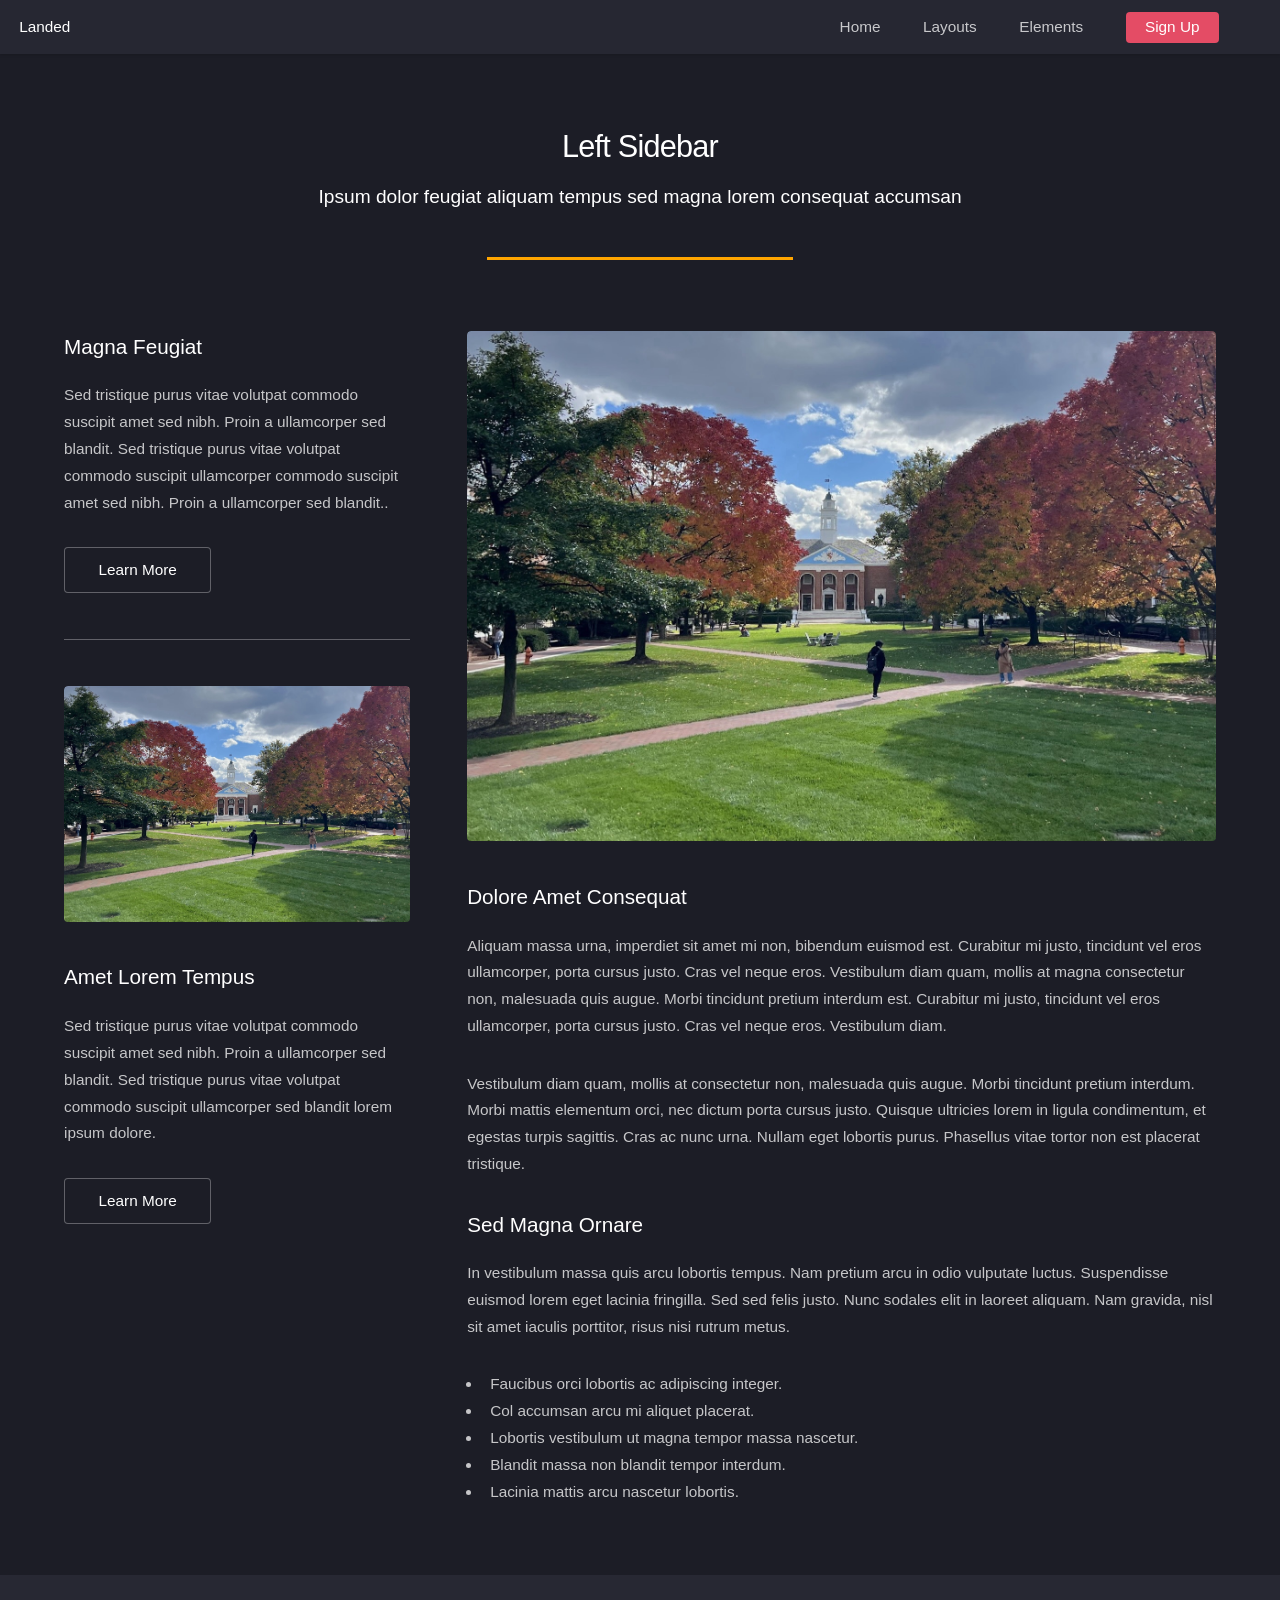
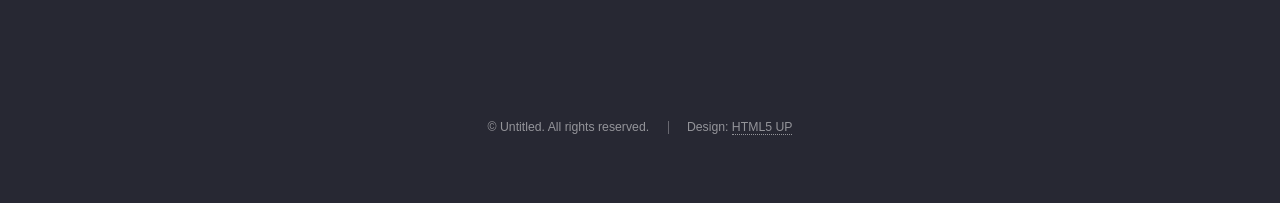
==== education.html @ c3008ba7 "added education page" ====
<!DOCTYPE HTML>
<!--
	Landed by HTML5 UP
	html5up.net | @ajlkn
	Free for personal and commercial use under the CCA 3.0 license (html5up.net/license)
-->
<html>
	<head>
		<title>Left Sidebar - Landed by HTML5 UP</title>
		<meta charset="utf-8" />
		<meta name="viewport" content="width=device-width, initial-scale=1, user-scalable=no" />
		<link rel="stylesheet" href="assets/css/main.css" />
		<noscript><link rel="stylesheet" href="assets/css/noscript.css" /></noscript>
	</head>
	<body class="is-preload">
		<div id="page-wrapper">

			<!-- Header -->
				<header id="header">
					<h1 id="logo"><a href="index.html">Landed</a></h1>
					<nav id="nav">
						<ul>
							<li><a href="index.html">Home</a></li>
							<li>
								<a href="#">Layouts</a>
								<ul>
									<li><a href="left-sidebar.html">Left Sidebar</a></li>
									<li><a href="right-sidebar.html">Right Sidebar</a></li>
									<li><a href="no-sidebar.html">No Sidebar</a></li>
									<li>
										<a href="#">Submenu</a>
										<ul>
											<li><a href="#">Option 1</a></li>
											<li><a href="#">Option 2</a></li>
											<li><a href="#">Option 3</a></li>
											<li><a href="#">Option 4</a></li>
										</ul>
									</li>
								</ul>
							</li>
							<li><a href="elements.html">Elements</a></li>
							<li><a href="#" class="button primary">Sign Up</a></li>
						</ul>
					</nav>
				</header>

			<!-- Main -->
				<div id="main" class="wrapper style1">
					<div class="container">
						<header class="major">
							<h2>Left Sidebar</h2>
							<p>Ipsum dolor feugiat aliquam tempus sed magna lorem consequat accumsan</p>
						</header>
						<div class="row gtr-150">
							<div class="col-4 col-12-medium">

								<!-- Sidebar -->
									<section id="sidebar">
										<section>
											<h3>Magna Feugiat</h3>
											<p>Sed tristique purus vitae volutpat commodo suscipit amet sed nibh. Proin a ullamcorper sed blandit. Sed tristique purus vitae volutpat commodo suscipit ullamcorper commodo suscipit amet sed nibh. Proin a ullamcorper sed blandit..</p>
											<footer>
												<ul class="actions">
													<li><a href="#" class="button">Learn More</a></li>
												</ul>
											</footer>
										</section>
										<hr />
										<section>
											<a href="#" class="image fit"><img src="images/jhu.jpg" alt="" /></a>
											<h3>Amet Lorem Tempus</h3>
											<p>Sed tristique purus vitae volutpat commodo suscipit amet sed nibh. Proin a ullamcorper sed blandit. Sed tristique purus vitae volutpat commodo suscipit ullamcorper sed blandit lorem ipsum dolore.</p>
											<footer>
												<ul class="actions">
													<li><a href="#" class="button">Learn More</a></li>
												</ul>
											</footer>
										</section>
									</section>

							</div>
							<div class="col-8 col-12-medium imp-medium">

								<!-- Content -->
									<section id="content">
										<a href="#" class="image fit"><img src="images/jhu.jpg" alt="" /></a>
										<h3>Dolore Amet Consequat</h3>
										<p>Aliquam massa urna, imperdiet sit amet mi non, bibendum euismod est. Curabitur mi justo, tincidunt vel eros ullamcorper, porta cursus justo. Cras vel neque eros. Vestibulum diam quam, mollis at magna consectetur non, malesuada quis augue. Morbi tincidunt pretium interdum est. Curabitur mi justo, tincidunt vel eros ullamcorper, porta cursus justo. Cras vel neque eros. Vestibulum diam.</p>
										<p>Vestibulum diam quam, mollis at consectetur non, malesuada quis augue. Morbi tincidunt pretium interdum. Morbi mattis elementum orci, nec dictum porta cursus justo. Quisque ultricies lorem in ligula condimentum, et egestas turpis sagittis. Cras ac nunc urna. Nullam eget lobortis purus. Phasellus vitae tortor non est placerat tristique.</p>
										<h3>Sed Magna Ornare</h3>
										<p>In vestibulum massa quis arcu lobortis tempus. Nam pretium arcu in odio vulputate luctus. Suspendisse euismod lorem eget lacinia fringilla. Sed sed felis justo. Nunc sodales elit in laoreet aliquam. Nam gravida, nisl sit amet iaculis porttitor, risus nisi rutrum metus.</p>
										<ul>
											<li>Faucibus orci lobortis ac adipiscing integer.</li>
											<li>Col accumsan arcu mi aliquet placerat.</li>
											<li>Lobortis vestibulum ut magna tempor massa nascetur.</li>
											<li>Blandit massa non blandit tempor interdum.</li>
											<li>Lacinia mattis arcu nascetur lobortis.</li>
										</ul>
									</section>

							</div>
						</div>
					</div>
				</div>

			<!-- Footer -->
				<footer id="footer">
					<ul class="icons">
						<li><a href="#" class="icon brands alt fa-twitter"><span class="label">Twitter</span></a></li>
						<li><a href="#" class="icon brands alt fa-facebook-f"><span class="label">Facebook</span></a></li>
						<li><a href="#" class="icon brands alt fa-linkedin-in"><span class="label">LinkedIn</span></a></li>
						<li><a href="#" class="icon brands alt fa-instagram"><span class="label">Instagram</span></a></li>
						<li><a href="#" class="icon brands alt fa-github"><span class="label">GitHub</span></a></li>
						<li><a href="#" class="icon solid alt fa-envelope"><span class="label">Email</span></a></li>
					</ul>
					<ul class="copyright">
						<li>&copy; Untitled. All rights reserved.</li><li>Design: <a href="http://html5up.net">HTML5 UP</a></li>
					</ul>
				</footer>

		</div>

		<!-- Scripts -->
			<script src="assets/js/jquery.min.js"></script>
			<script src="assets/js/jquery.scrolly.min.js"></script>
			<script src="assets/js/jquery.dropotron.min.js"></script>
			<script src="assets/js/jquery.scrollex.min.js"></script>
			<script src="assets/js/browser.min.js"></script>
			<script src="assets/js/breakpoints.min.js"></script>
			<script src="assets/js/util.js"></script>
			<script src="assets/js/main.js"></script>

	</body>
</html>
---- assets/css/main.css ----
/* Tighter layout for contact icons */
.icon-row-tight {
	display: flex;
	justify-content: center;
	align-items: center;
	gap: 5rem;
}
.icon-row-tight section {
	margin: 0;
	padding: 0;
}
@import url("fontawesome-all.min.css");
@import url("https://fonts.googleapis.com/css?family=Roboto:100,300,100italic,300italic");

/*
	Landed by HTML5 UP
	html5up.net | @ajlkn
	Free for personal and commercial use under the CCA 3.0 license (html5up.net/license)
*/

html, body, div, span, applet, object,
iframe, h1, h2, h3, h4, h5, h6, p, blockquote,
pre, a, abbr, acronym, address, big, cite,
code, del, dfn, em, img, ins, kbd, q, s, samp,
small, strike, strong, sub, sup, tt, var, b,
u, i, center, dl, dt, dd, ol, ul, li, fieldset,
form, label, legend, table, caption, tbody,
tfoot, thead, tr, th, td, article, aside,
canvas, details, embed, figure, figcaption,
footer, header, hgroup, menu, nav, output, ruby,
section, summary, time, mark, audio, video {
	margin: 0;
	padding: 0;
	border: 0;
	font-size: 100%;
	font: inherit;
	vertical-align: baseline;}

article, aside, details, figcaption, figure,
footer, header, hgroup, menu, nav, section {
	display: block;}

body {
	line-height: 1;
}

ol, ul {
	list-style: none;
}

blockquote, q {
	quotes: none;
}

	blockquote:before, blockquote:after, q:before, q:after {
		content: '';
		content: none;
	}

table {
	border-collapse: collapse;
	border-spacing: 0;
}

body {
	-webkit-text-size-adjust: none;
}

mark {
	background-color: transparent;
	color: inherit;
}

input::-moz-focus-inner {
	border: 0;
	padding: 0;
}

input, select, textarea {
	-moz-appearance: none;
	-webkit-appearance: none;
	-ms-appearance: none;
	appearance: none;
}

/* Basic */

	html {
		box-sizing: border-box;
	}

	*, *:before, *:after {
		box-sizing: inherit;
	}

	html, body {
		background: #1c1d26;
	}

	body.is-preload *, body.is-preload *:before, body.is-preload *:after {
		-moz-animation: none !important;
		-webkit-animation: none !important;
		-ms-animation: none !important;
		animation: none !important;
		-moz-transition: none !important;
		-webkit-transition: none !important;
		-ms-transition: none !important;
		transition: none !important;
	}

	body, input, select, textarea {
		color: rgba(255, 255, 255, 0.75);
		font-family: "Roboto", Helvetica, sans-serif;
		font-size: 15pt;
		font-weight: 100;
		line-height: 1.75em;
	}

	a {
		-moz-transition: border-color 0.2s ease-in-out, color 0.2s ease-in-out;
		-webkit-transition: border-color 0.2s ease-in-out, color 0.2s ease-in-out;
		-ms-transition: border-color 0.2s ease-in-out, color 0.2s ease-in-out;
		transition: border-color 0.2s ease-in-out, color 0.2s ease-in-out;
		border-bottom: dotted 1px;
		color: #e44c65;
		text-decoration: none;
	}

		a:hover {
			color: #e44c65 !important;
			border-bottom-color: transparent;
		}

	strong, b {
		color: #ffffff;
		font-weight: 300;
	}

	em, i {
		font-style: italic;
	}

	p {
		margin: 0 0 2em 0;
	}

	h1, h2, h3, h4, h5, h6 {
		color: #ffffff;
		font-weight: 300;
		line-height: 1em;
		margin: 0 0 1em 0;
	}

		h1 a, h2 a, h3 a, h4 a, h5 a, h6 a {
			color: inherit;
			border: 0;
		}

	h2 {
		font-size: 2em;
		line-height: 1.5em;
		letter-spacing: -0.025em;
	}

	h3 {
		font-size: 1.35em;
		line-height: 1.5em;
	}

	h4 {
		font-size: 1.1em;
		line-height: 1.5em;
	}

	h5 {
		font-size: 0.9em;
		line-height: 1.5em;
	}

	h6 {
		font-size: 0.7em;
		line-height: 1.5em;
	}

	sub {
		font-size: 0.8em;
		position: relative;
		top: 0.5em;
	}

	sup {
		font-size: 0.8em;
		position: relative;
		top: -0.5em;
	}

	hr {
		border: 0;
		border-bottom: solid 1px rgba(255, 255, 255, 0.3);
		margin: 3em 0;
	}

		hr.major {
			margin: 4em 0;
		}

	blockquote {
		border-left: solid 4px rgba(255, 255, 255, 0.3);
		font-style: italic;
		margin: 0 0 2em 0;
		padding: 0.5em 0 0.5em 2em;
	}

	code {
		background: rgba(255, 255, 255, 0.075);
		border-radius: 4px;
		font-family: "Courier New", monospace;
		font-size: 0.9em;
		margin: 0 0.25em;
		padding: 0.25em 0.65em;
	}

	pre {
		-webkit-overflow-scrolling: touch;
		font-family: "Courier New", monospace;
		font-size: 0.9em;
		margin: 0 0 2em 0;
	}

		pre code {
			display: block;
			line-height: 1.75em;
			padding: 1em 1.5em;
			overflow-x: auto;
		}

	.align-left {
		text-align: left;
	}

	.align-center {
		text-align: center;
	}

	.align-right {
		text-align: right;
	}

/* Loader */

	@-moz-keyframes spinner-show {
		0% {
			opacity: 0;
		}

		100% {
			opacity: 1;
		}
	}

	@-webkit-keyframes spinner-show {
		0% {
			opacity: 0;
		}

		100% {
			opacity: 1;
		}
	}

	@-ms-keyframes spinner-show {
		0% {
			opacity: 0;
		}

		100% {
			opacity: 1;
		}
	}

	@keyframes spinner-show {
		0% {
			opacity: 0;
		}

		100% {
			opacity: 1;
		}
	}

	@-moz-keyframes spinner-hide {
		0% {
			color: rgba(255, 255, 255, 0.15);
			z-index: 100001;
			-moz-transform: scale(1) rotate(0deg);
			-webkit-transform: scale(1) rotate(0deg);
			-ms-transform: scale(1) rotate(0deg);
			transform: scale(1) rotate(0deg);
		}

		99% {
			color: #1c1d26;
			z-index: 100001;
			-moz-transform: scale(0.5) rotate(360deg);
			-webkit-transform: scale(0.5) rotate(360deg);
			-ms-transform: scale(0.5) rotate(360deg);
			transform: scale(0.5) rotate(360deg);
		}

		100% {
			color: #1c1d26;
			z-index: -1;
			-moz-transform: scale(0.5) rotate(360deg);
			-webkit-transform: scale(0.5) rotate(360deg);
			-ms-transform: scale(0.5) rotate(360deg);
			transform: scale(0.5) rotate(360deg);
		}
	}

	@-webkit-keyframes spinner-hide {
		0% {
			color: rgba(255, 255, 255, 0.15);
			z-index: 100001;
			-moz-transform: scale(1) rotate(0deg);
			-webkit-transform: scale(1) rotate(0deg);
			-ms-transform: scale(1) rotate(0deg);
			transform: scale(1) rotate(0deg);
		}

		99% {
			color: #1c1d26;
			z-index: 100001;
			-moz-transform: scale(0.5) rotate(360deg);
			-webkit-transform: scale(0.5) rotate(360deg);
			-ms-transform: scale(0.5) rotate(360deg);
			transform: scale(0.5) rotate(360deg);
		}

		100% {
			color: #1c1d26;
			z-index: -1;
			-moz-transform: scale(0.5) rotate(360deg);
			-webkit-transform: scale(0.5) rotate(360deg);
			-ms-transform: scale(0.5) rotate(360deg);
			transform: scale(0.5) rotate(360deg);
		}
	}

	@-ms-keyframes spinner-hide {
		0% {
			color: rgba(255, 255, 255, 0.15);
			z-index: 100001;
			-moz-transform: scale(1) rotate(0deg);
			-webkit-transform: scale(1) rotate(0deg);
			-ms-transform: scale(1) rotate(0deg);
			transform: scale(1) rotate(0deg);
		}

		99% {
			color: #1c1d26;
			z-index: 100001;
			-moz-transform: scale(0.5) rotate(360deg);
			-webkit-transform: scale(0.5) rotate(360deg);
			-ms-transform: scale(0.5) rotate(360deg);
			transform: scale(0.5) rotate(360deg);
		}

		100% {
			color: #1c1d26;
			z-index: -1;
			-moz-transform: scale(0.5) rotate(360deg);
			-webkit-transform: scale(0.5) rotate(360deg);
			-ms-transform: scale(0.5) rotate(360deg);
			transform: scale(0.5) rotate(360deg);
		}
	}

	@keyframes spinner-hide {
		0% {
			color: rgba(255, 255, 255, 0.15);
			z-index: 100001;
			-moz-transform: scale(1) rotate(0deg);
			-webkit-transform: scale(1) rotate(0deg);
			-ms-transform: scale(1) rotate(0deg);
			transform: scale(1) rotate(0deg);
		}

		99% {
			color: #1c1d26;
			z-index: 100001;
			-moz-transform: scale(0.5) rotate(360deg);
			-webkit-transform: scale(0.5) rotate(360deg);
			-ms-transform: scale(0.5) rotate(360deg);
			transform: scale(0.5) rotate(360deg);
		}

		100% {
			color: #1c1d26;
			z-index: -1;
			-moz-transform: scale(0.5) rotate(360deg);
			-webkit-transform: scale(0.5) rotate(360deg);
			-ms-transform: scale(0.5) rotate(360deg);
			transform: scale(0.5) rotate(360deg);
		}
	}

	@-moz-keyframes spinner-rotate {
		0% {
			-moz-transform: scale(1) rotate(0deg);
			-webkit-transform: scale(1) rotate(0deg);
			-ms-transform: scale(1) rotate(0deg);
			transform: scale(1) rotate(0deg);
		}

		100% {
			-moz-transform: scale(1) rotate(360deg);
			-webkit-transform: scale(1) rotate(360deg);
			-ms-transform: scale(1) rotate(360deg);
			transform: scale(1) rotate(360deg);
		}
	}

	@-webkit-keyframes spinner-rotate {
		0% {
			-moz-transform: scale(1) rotate(0deg);
			-webkit-transform: scale(1) rotate(0deg);
			-ms-transform: scale(1) rotate(0deg);
			transform: scale(1) rotate(0deg);
		}

		100% {
			-moz-transform: scale(1) rotate(360deg);
			-webkit-transform: scale(1) rotate(360deg);
			-ms-transform: scale(1) rotate(360deg);
			transform: scale(1) rotate(360deg);
		}
	}

	@-ms-keyframes spinner-rotate {
		0% {
			-moz-transform: scale(1) rotate(0deg);
			-webkit-transform: scale(1) rotate(0deg);
			-ms-transform: scale(1) rotate(0deg);
			transform: scale(1) rotate(0deg);
		}

		100% {
			-moz-transform: scale(1) rotate(360deg);
			-webkit-transform: scale(1) rotate(360deg);
			-ms-transform: scale(1) rotate(360deg);
			transform: scale(1) rotate(360deg);
		}
	}

	@keyframes spinner-rotate {
		0% {
			-moz-transform: scale(1) rotate(0deg);
			-webkit-transform: scale(1) rotate(0deg);
			-ms-transform: scale(1) rotate(0deg);
			transform: scale(1) rotate(0deg);
		}

		100% {
			-moz-transform: scale(1) rotate(360deg);
			-webkit-transform: scale(1) rotate(360deg);
			-ms-transform: scale(1) rotate(360deg);
			transform: scale(1) rotate(360deg);
		}
	}

	@-moz-keyframes overlay-hide {
		0% {
			opacity: 1;
			z-index: 100000;
		}

		15% {
			opacity: 1;
			z-index: 100000;
		}

		99% {
			opacity: 0;
			z-index: 100000;
		}

		100% {
			opacity: 0;
			z-index: -1;
		}
	}

	@-webkit-keyframes overlay-hide {
		0% {
			opacity: 1;
			z-index: 100000;
		}

		15% {
			opacity: 1;
			z-index: 100000;
		}

		99% {
			opacity: 0;
			z-index: 100000;
		}

		100% {
			opacity: 0;
			z-index: -1;
		}
	}

	@-ms-keyframes overlay-hide {
		0% {
			opacity: 1;
			z-index: 100000;
		}

		15% {
			opacity: 1;
			z-index: 100000;
		}

		99% {
			opacity: 0;
			z-index: 100000;
		}

		100% {
			opacity: 0;
			z-index: -1;
		}
	}

	@keyframes overlay-hide {
		0% {
			opacity: 1;
			z-index: 100000;
		}

		15% {
			opacity: 1;
			z-index: 100000;
		}

		99% {
			opacity: 0;
			z-index: 100000;
		}

		100% {
			opacity: 0;
			z-index: -1;
		}
	}

	body.landing {
		text-decoration: none;
	}

		body.landing:before {
			-moz-osx-font-smoothing: grayscale;
			-webkit-font-smoothing: antialiased;
			display: inline-block;
			font-style: normal;
			font-variant: normal;
			text-rendering: auto;
			line-height: 1;
			text-transform: none !important;
			font-family: 'Font Awesome 5 Free';
			font-weight: 900;
		}

		body.landing:before {
			-moz-animation: spinner-show 1.5s 1 0.25s ease forwards, spinner-hide 0.25s ease-in-out forwards !important;
			-webkit-animation: spinner-show 1.5s 1 0.25s ease forwards, spinner-hide 0.25s ease-in-out forwards !important;
			-ms-animation: spinner-show 1.5s 1 0.25s ease forwards, spinner-hide 0.25s ease-in-out forwards !important;
			animation: spinner-show 1.5s 1 0.25s ease forwards, spinner-hide 0.25s ease-in-out forwards !important;
			-moz-transform-origin: 50% 50%;
			-webkit-transform-origin: 50% 50%;
			-ms-transform-origin: 50% 50%;
			transform-origin: 50% 50%;
			color: rgba(255, 255, 255, 0.15);
			content: '\f1ce';
			cursor: default;
			display: block;
			font-size: 2em;
			height: 2em;
			left: 50%;
			line-height: 2em;
			margin: -1em 0 0 -1em;
			opacity: 0;
			position: fixed;
			text-align: center;
			top: 50%;
			width: 2em;
			z-index: -1;
		}

		body.landing:after {
			-moz-animation: overlay-hide 1.5s ease-in forwards !important;
			-webkit-animation: overlay-hide 1.5s ease-in forwards !important;
			-ms-animation: overlay-hide 1.5s ease-in forwards !important;
			animation: overlay-hide 1.5s ease-in forwards !important;
			background: #1c1d26;
			content: '';
			display: block;
			height: 100%;
			left: 0;
			opacity: 0;
			position: fixed;
			top: 0;
			width: 100%;
			z-index: -1;
		}

		body.landing.is-preload:before {
			-moz-animation: spinner-show 1.5s 1 0.25s ease forwards, spinner-rotate 0.75s infinite linear !important;
			-webkit-animation: spinner-show 1.5s 1 0.25s ease forwards, spinner-rotate 0.75s infinite linear !important;
			-ms-animation: spinner-show 1.5s 1 0.25s ease forwards, spinner-rotate 0.75s infinite linear !important;
			animation: spinner-show 1.5s 1 0.25s ease forwards, spinner-rotate 0.75s infinite linear !important;
			z-index: 100001;
		}

		body.landing.is-preload:after {
			-moz-animation: none !important;
			-webkit-animation: none !important;
			-ms-animation: none !important;
			animation: none !important;
			opacity: 1;
			z-index: 100000;
		}

	@media (-webkit-min-device-pixel-ratio: 2) {

		body.landing:before {
			line-height: 2.025em;
		}

	}

/* Container */

	.container {
		margin: 0 auto;
		max-width: calc(100% - 4em);
		width: 70em;
	}

		.container.xsmall {
			width: 17.5em;
		}

		.container.small {
			width: 35em;
		}

		.container.medium {
			width: 52.5em;
		}

		.container.large {
			width: 87.5em;
		}

		.container.xlarge {
			width: 105em;
		}

		.container.max {
			width: 100%;
		}

		@media screen and (max-width: 1280px) {

			.container {
				width: 90%;
				max-width: 100%;
			}

		}

		@media screen and (max-width: 980px) {

			.container {
				width: 100% !important;
			}

		}

/* Row */

	.row {
		display: flex;
		flex-wrap: wrap;
		box-sizing: border-box;
		align-items: stretch;
	}

		.row > * {
			box-sizing: border-box;
		}

		.row.gtr-uniform > * > :last-child {
			margin-bottom: 0;
		}

		.row.aln-left {
			justify-content: flex-start;
		}

		.row.aln-center {
			justify-content: center;
		}

		.row.aln-right {
			justify-content: flex-end;
		}

		.row.aln-top {
			align-items: flex-start;
		}

		.row.aln-middle {
			align-items: center;
		}

		.row.aln-bottom {
			align-items: flex-end;
		}

		.row > .imp {
			order: -1;
		}

		.row > .col-1 {
			width: 8.33333%;
		}

		.row > .off-1 {
			margin-left: 8.33333%;
		}

		.row > .col-2 {
			width: 16.66667%;
		}

		.row > .off-2 {
			margin-left: 16.66667%;
		}

		.row > .col-3 {
			width: 25%;
		}

		.row > .off-3 {
			margin-left: 25%;
		}

		.row > .col-4 {
			width: 33.33333%;
		}

		.row > .off-4 {
			margin-left: 33.33333%;
		}

		.row > .col-5 {
			width: 41.66667%;
		}

		.row > .off-5 {
			margin-left: 41.66667%;
		}

		.row > .col-6 {
			width: 50%;
		}

		.row > .off-6 {
			margin-left: 50%;
		}

		.row > .col-7 {
			width: 58.33333%;
		}

		.row > .off-7 {
			margin-left: 58.33333%;
		}

		.row > .col-8 {
			width: 66.66667%;
		}

		.row > .off-8 {
			margin-left: 66.66667%;
		}

		.row > .col-9 {
			width: 75%;
		}

		.row > .off-9 {
			margin-left: 75%;
		}

		.row > .col-10 {
			width: 83.33333%;
		}

		.row > .off-10 {
			margin-left: 83.33333%;
		}

		.row > .col-11 {
			width: 91.66667%;
		}

		.row > .off-11 {
			margin-left: 91.66667%;
		}

		.row > .col-12 {
			width: 100%;
		}

		.row > .off-12 {
			margin-left: 100%;
		}

		.row.gtr-0 {
			margin-top: 0;
			margin-left: 0em;
		}

			.row.gtr-0 > * {
				padding: 0 0 0 0em;
			}

			.row.gtr-0.gtr-uniform {
				margin-top: 0em;
			}

				.row.gtr-0.gtr-uniform > * {
					padding-top: 0em;
				}

		.row.gtr-25 {
			margin-top: 0;
			margin-left: -0.625em;
		}

			.row.gtr-25 > * {
				padding: 0 0 0 0.625em;
			}

			.row.gtr-25.gtr-uniform {
				margin-top: -0.625em;
			}

				.row.gtr-25.gtr-uniform > * {
					padding-top: 0.625em;
				}

		.row.gtr-50 {
			margin-top: 0;
			margin-left: -1.25em;
		}

			.row.gtr-50 > * {
				padding: 0 0 0 1.25em;
			}

			.row.gtr-50.gtr-uniform {
				margin-top: -1.25em;
			}

				.row.gtr-50.gtr-uniform > * {
					padding-top: 1.25em;
				}

		.row {
			margin-top: 0;
			margin-left: -2.5em;
		}

			.row > * {
				padding: 0 0 0 2.5em;
			}

			.row.gtr-uniform {
				margin-top: -1em;
			}

				.row.gtr-uniform > * {
					padding-top: 1em;
				}

		.row.gtr-150 {
			margin-top: 0;
			margin-left: -3.75em;
		}

			.row.gtr-150 > * {
				padding: 0 0 0 3.75em;
			}

			.row.gtr-150.gtr-uniform {
				margin-top: -3.75em;
			}

				.row.gtr-150.gtr-uniform > * {
					padding-top: 3.75em;
				}

		.row.gtr-200 {
			margin-top: 0;
			margin-left: -5em;
		}

			.row.gtr-200 > * {
				padding: 0 0 0 5em;
			}

			.row.gtr-200.gtr-uniform {
				margin-top: -5em;
			}

				.row.gtr-200.gtr-uniform > * {
					padding-top: 5em;
				}

		@media screen and (max-width: 1680px) {

			.row {
				display: flex;
				flex-wrap: wrap;
				box-sizing: border-box;
				align-items: stretch;
			}

				.row > * {
					box-sizing: border-box;
				}

				.row.gtr-uniform > * > :last-child {
					margin-bottom: 0;
				}

				.row.aln-left {
					justify-content: flex-start;
				}

				.row.aln-center {
					justify-content: center;
				}

				.row.aln-right {
					justify-content: flex-end;
				}

				.row.aln-top {
					align-items: flex-start;
				}

				.row.aln-middle {
					align-items: center;
				}

				.row.aln-bottom {
					align-items: flex-end;
				}

				.row > .imp-xlarge {
					order: -1;
				}

				.row > .col-1-xlarge {
					width: 8.33333%;
				}

				.row > .off-1-xlarge {
					margin-left: 8.33333%;
				}

				.row > .col-2-xlarge {
					width: 16.66667%;
				}

				.row > .off-2-xlarge {
					margin-left: 16.66667%;
				}

				.row > .col-3-xlarge {
					width: 25%;
				}

				.row > .off-3-xlarge {
					margin-left: 25%;
				}

				.row > .col-4-xlarge {
					width: 33.33333%;
				}

				.row > .off-4-xlarge {
					margin-left: 33.33333%;
				}

				.row > .col-5-xlarge {
					width: 41.66667%;
				}

				.row > .off-5-xlarge {
					margin-left: 41.66667%;
				}

				.row > .col-6-xlarge {
					width: 50%;
				}

				.row > .off-6-xlarge {
					margin-left: 50%;
				}

				.row > .col-7-xlarge {
					width: 58.33333%;
				}

				.row > .off-7-xlarge {
					margin-left: 58.33333%;
				}

				.row > .col-8-xlarge {
					width: 66.66667%;
				}

				.row > .off-8-xlarge {
					margin-left: 66.66667%;
				}

				.row > .col-9-xlarge {
					width: 75%;
				}

				.row > .off-9-xlarge {
					margin-left: 75%;
				}

				.row > .col-10-xlarge {
					width: 83.33333%;
				}

				.row > .off-10-xlarge {
					margin-left: 83.33333%;
				}

				.row > .col-11-xlarge {
					width: 91.66667%;
				}

				.row > .off-11-xlarge {
					margin-left: 91.66667%;
				}

				.row > .col-12-xlarge {
					width: 100%;
				}

				.row > .off-12-xlarge {
					margin-left: 100%;
				}

				.row.gtr-0 {
					margin-top: 0;
					margin-left: 0em;
				}

					.row.gtr-0 > * {
						padding: 0 0 0 0em;
					}

					.row.gtr-0.gtr-uniform {
						margin-top: 0em;
					}

						.row.gtr-0.gtr-uniform > * {
							padding-top: 0em;
						}

				.row.gtr-25 {
					margin-top: 0;
					margin-left: -0.625em;
				}

					.row.gtr-25 > * {
						padding: 0 0 0 0.625em;
					}

					.row.gtr-25.gtr-uniform {
						margin-top: -0.625em;
					}

						.row.gtr-25.gtr-uniform > * {
							padding-top: 0.625em;
						}

				.row.gtr-50 {
					margin-top: 0;
					margin-left: -1.25em;
				}

					.row.gtr-50 > * {
						padding: 0 0 0 1.25em;
					}

					.row.gtr-50.gtr-uniform {
						margin-top: -1.25em;
					}

						.row.gtr-50.gtr-uniform > * {
							padding-top: 1.25em;
						}

				.row {
					margin-top: 0;
					margin-left: -2.5em;
				}

					.row > * {
						padding: 0 0 0 2.5em;
					}

					.row.gtr-uniform {
						margin-top: -2.5em;
					}

						.row.gtr-uniform > * {
							padding-top: 2.5em;
						}

				.row.gtr-150 {
					margin-top: 0;
					margin-left: -3.75em;
				}

					.row.gtr-150 > * {
						padding: 0 0 0 3.75em;
					}

					.row.gtr-150.gtr-uniform {
						margin-top: -3.75em;
					}

						.row.gtr-150.gtr-uniform > * {
							padding-top: 3.75em;
						}

				.row.gtr-200 {
					margin-top: 0;
					margin-left: -5em;
				}

					.row.gtr-200 > * {
						padding: 0 0 0 5em;
					}

					.row.gtr-200.gtr-uniform {
						margin-top: -5em;
					}

						.row.gtr-200.gtr-uniform > * {
							padding-top: 5em;
						}

		}

		@media screen and (max-width: 1280px) {

			.row {
				display: flex;
				flex-wrap: wrap;
				box-sizing: border-box;
				align-items: stretch;
			}

				.row > * {
					box-sizing: border-box;
				}

				.row.gtr-uniform > * > :last-child {
					margin-bottom: 0;
				}

				.row.aln-left {
					justify-content: flex-start;
				}

				.row.aln-center {
					justify-content: center;
				}

				.row.aln-right {
					justify-content: flex-end;
				}

				.row.aln-top {
					align-items: flex-start;
				}

				.row.aln-middle {
					align-items: center;
				}

				.row.aln-bottom {
					align-items: flex-end;
				}

				.row > .imp-large {
					order: -1;
				}

				.row > .col-1-large {
					width: 8.33333%;
				}

				.row > .off-1-large {
					margin-left: 8.33333%;
				}

				.row > .col-2-large {
					width: 16.66667%;
				}

				.row > .off-2-large {
					margin-left: 16.66667%;
				}

				.row > .col-3-large {
					width: 25%;
				}

				.row > .off-3-large {
					margin-left: 25%;
				}

				.row > .col-4-large {
					width: 33.33333%;
				}

				.row > .off-4-large {
					margin-left: 33.33333%;
				}

				.row > .col-5-large {
					width: 41.66667%;
				}

				.row > .off-5-large {
					margin-left: 41.66667%;
				}

				.row > .col-6-large {
					width: 50%;
				}

				.row > .off-6-large {
					margin-left: 50%;
				}

				.row > .col-7-large {
					width: 58.33333%;
				}

				.row > .off-7-large {
					margin-left: 58.33333%;
				}

				.row > .col-8-large {
					width: 66.66667%;
				}

				.row > .off-8-large {
					margin-left: 66.66667%;
				}

				.row > .col-9-large {
					width: 75%;
				}

				.row > .off-9-large {
					margin-left: 75%;
				}

				.row > .col-10-large {
					width: 83.33333%;
				}

				.row > .off-10-large {
					margin-left: 83.33333%;
				}

				.row > .col-11-large {
					width: 91.66667%;
				}

				.row > .off-11-large {
					margin-left: 91.66667%;
				}

				.row > .col-12-large {
					width: 100%;
				}

				.row > .off-12-large {
					margin-left: 100%;
				}

				.row.gtr-0 {
					margin-top: 0;
					margin-left: 0em;
				}

					.row.gtr-0 > * {
						padding: 0 0 0 0em;
					}

					.row.gtr-0.gtr-uniform {
						margin-top: 0em;
					}

						.row.gtr-0.gtr-uniform > * {
							padding-top: 0em;
						}

				.row.gtr-25 {
					margin-top: 0;
					margin-left: -0.625em;
				}

					.row.gtr-25 > * {
						padding: 0 0 0 0.625em;
					}

					.row.gtr-25.gtr-uniform {
						margin-top: -0.625em;
					}

						.row.gtr-25.gtr-uniform > * {
							padding-top: 0.625em;
						}

				.row.gtr-50 {
					margin-top: 0;
					margin-left: -1.25em;
				}

					.row.gtr-50 > * {
						padding: 0 0 0 1.25em;
					}

					.row.gtr-50.gtr-uniform {
						margin-top: -1.25em;
					}

						.row.gtr-50.gtr-uniform > * {
							padding-top: 1.25em;
						}

				.row {
					margin-top: 0;
					margin-left: -2.5em;
				}

					.row > * {
						padding: 0 0 0 2.5em;
					}

					.row.gtr-uniform {
						margin-top: -2.5em;
					}

						.row.gtr-uniform > * {
							padding-top: 2.5em;
						}

				.row.gtr-150 {
					margin-top: 0;
					margin-left: -3.75em;
				}

					.row.gtr-150 > * {
						padding: 0 0 0 3.75em;
					}

					.row.gtr-150.gtr-uniform {
						margin-top: -3.75em;
					}

						.row.gtr-150.gtr-uniform > * {
							padding-top: 3.75em;
						}

				.row.gtr-200 {
					margin-top: 0;
					margin-left: -5em;
				}

					.row.gtr-200 > * {
						padding: 0 0 0 5em;
					}

					.row.gtr-200.gtr-uniform {
						margin-top: -5em;
					}

						.row.gtr-200.gtr-uniform > * {
							padding-top: 5em;
						}

		}

		@media screen and (max-width: 980px) {

			.row {
				display: flex;
				flex-wrap: wrap;
				box-sizing: border-box;
				align-items: stretch;
			}

				.row > * {
					box-sizing: border-box;
				}

				.row.gtr-uniform > * > :last-child {
					margin-bottom: 0;
				}

				.row.aln-left {
					justify-content: flex-start;
				}

				.row.aln-center {
					justify-content: center;
				}

				.row.aln-right {
					justify-content: flex-end;
				}

				.row.aln-top {
					align-items: flex-start;
				}

				.row.aln-middle {
					align-items: center;
				}

				.row.aln-bottom {
					align-items: flex-end;
				}

				.row > .imp-medium {
					order: -1;
				}

				.row > .col-1-medium {
					width: 8.33333%;
				}

				.row > .off-1-medium {
					margin-left: 8.33333%;
				}

				.row > .col-2-medium {
					width: 16.66667%;
				}

				.row > .off-2-medium {
					margin-left: 16.66667%;
				}

				.row > .col-3-medium {
					width: 25%;
				}

				.row > .off-3-medium {
					margin-left: 25%;
				}

				.row > .col-4-medium {
					width: 33.33333%;
				}

				.row > .off-4-medium {
					margin-left: 33.33333%;
				}

				.row > .col-5-medium {
					width: 41.66667%;
				}

				.row > .off-5-medium {
					margin-left: 41.66667%;
				}

				.row > .col-6-medium {
					width: 50%;
				}

				.row > .off-6-medium {
					margin-left: 50%;
				}

				.row > .col-7-medium {
					width: 58.33333%;
				}

				.row > .off-7-medium {
					margin-left: 58.33333%;
				}

				.row > .col-8-medium {
					width: 66.66667%;
				}

				.row > .off-8-medium {
					margin-left: 66.66667%;
				}

				.row > .col-9-medium {
					width: 75%;
				}

				.row > .off-9-medium {
					margin-left: 75%;
				}

				.row > .col-10-medium {
					width: 83.33333%;
				}

				.row > .off-10-medium {
					margin-left: 83.33333%;
				}

				.row > .col-11-medium {
					width: 91.66667%;
				}

				.row > .off-11-medium {
					margin-left: 91.66667%;
				}

				.row > .col-12-medium {
					width: 100%;
				}

				.row > .off-12-medium {
					margin-left: 100%;
				}

				.row.gtr-0 {
					margin-top: 0;
					margin-left: 0em;
				}

					.row.gtr-0 > * {
						padding: 0 0 0 0em;
					}

					.row.gtr-0.gtr-uniform {
						margin-top: 0em;
					}

						.row.gtr-0.gtr-uniform > * {
							padding-top: 0em;
						}

				.row.gtr-25 {
					margin-top: 0;
					margin-left: -0.625em;
				}

					.row.gtr-25 > * {
						padding: 0 0 0 0.625em;
					}

					.row.gtr-25.gtr-uniform {
						margin-top: -0.625em;
					}

						.row.gtr-25.gtr-uniform > * {
							padding-top: 0.625em;
						}

				.row.gtr-50 {
					margin-top: 0;
					margin-left: -1.25em;
				}

					.row.gtr-50 > * {
						padding: 0 0 0 1.25em;
					}

					.row.gtr-50.gtr-uniform {
						margin-top: -1.25em;
					}

						.row.gtr-50.gtr-uniform > * {
							padding-top: 1.25em;
						}

				.row {
					margin-top: 0;
					margin-left: -2.5em;
				}

					.row > * {
						padding: 0 0 0 2.5em;
					}

					.row.gtr-uniform {
						margin-top: -2.5em;
					}

						.row.gtr-uniform > * {
							padding-top: 2.5em;
						}

				.row.gtr-150 {
					margin-top: 0;
					margin-left: -3.75em;
				}

					.row.gtr-150 > * {
						padding: 0 0 0 3.75em;
					}

					.row.gtr-150.gtr-uniform {
						margin-top: -3.75em;
					}

						.row.gtr-150.gtr-uniform > * {
							padding-top: 3.75em;
						}

				.row.gtr-200 {
					margin-top: 0;
					margin-left: -5em;
				}

					.row.gtr-200 > * {
						padding: 0 0 0 5em;
					}

					.row.gtr-200.gtr-uniform {
						margin-top: -5em;
					}

						.row.gtr-200.gtr-uniform > * {
							padding-top: 5em;
						}

		}

		@media screen and (max-width: 736px) {

			.row {
				display: flex;
				flex-wrap: wrap;
				box-sizing: border-box;
				align-items: stretch;
			}

				.row > * {
					box-sizing: border-box;
				}

				.row.gtr-uniform > * > :last-child {
					margin-bottom: 0;
				}

				.row.aln-left {
					justify-content: flex-start;
				}

				.row.aln-center {
					justify-content: center;
				}

				.row.aln-right {
					justify-content: flex-end;
				}

				.row.aln-top {
					align-items: flex-start;
				}

				.row.aln-middle {
					align-items: center;
				}

				.row.aln-bottom {
					align-items: flex-end;
				}

				.row > .imp-small {
					order: -1;
				}

				.row > .col-1-small {
					width: 8.33333%;
				}

				.row > .off-1-small {
					margin-left: 8.33333%;
				}

				.row > .col-2-small {
					width: 16.66667%;
				}

				.row > .off-2-small {
					margin-left: 16.66667%;
				}

				.row > .col-3-small {
					width: 25%;
				}

				.row > .off-3-small {
					margin-left: 25%;
				}

				.row > .col-4-small {
					width: 33.33333%;
				}

				.row > .off-4-small {
					margin-left: 33.33333%;
				}

				.row > .col-5-small {
					width: 41.66667%;
				}

				.row > .off-5-small {
					margin-left: 41.66667%;
				}

				.row > .col-6-small {
					width: 50%;
				}

				.row > .off-6-small {
					margin-left: 50%;
				}

				.row > .col-7-small {
					width: 58.33333%;
				}

				.row > .off-7-small {
					margin-left: 58.33333%;
				}

				.row > .col-8-small {
					width: 66.66667%;
				}

				.row > .off-8-small {
					margin-left: 66.66667%;
				}

				.row > .col-9-small {
					width: 75%;
				}

				.row > .off-9-small {
					margin-left: 75%;
				}

				.row > .col-10-small {
					width: 83.33333%;
				}

				.row > .off-10-small {
					margin-left: 83.33333%;
				}

				.row > .col-11-small {
					width: 91.66667%;
				}

				.row > .off-11-small {
					margin-left: 91.66667%;
				}

				.row > .col-12-small {
					width: 100%;
				}

				.row > .off-12-small {
					margin-left: 100%;
				}

				.row.gtr-0 {
					margin-top: 0;
					margin-left: 0em;
				}

					.row.gtr-0 > * {
						padding: 0 0 0 0em;
					}

					.row.gtr-0.gtr-uniform {
						margin-top: 0em;
					}

						.row.gtr-0.gtr-uniform > * {
							padding-top: 0em;
						}

				.row.gtr-25 {
					margin-top: 0;
					margin-left: -0.625em;
				}

					.row.gtr-25 > * {
						padding: 0 0 0 0.625em;
					}

					.row.gtr-25.gtr-uniform {
						margin-top: -0.625em;
					}

						.row.gtr-25.gtr-uniform > * {
							padding-top: 0.625em;
						}

				.row.gtr-50 {
					margin-top: 0;
					margin-left: -1.25em;
				}

					.row.gtr-50 > * {
						padding: 0 0 0 1.25em;
					}

					.row.gtr-50.gtr-uniform {
						margin-top: -1.25em;
					}

						.row.gtr-50.gtr-uniform > * {
							padding-top: 1.25em;
						}

				.row {
					margin-top: 0;
					margin-left: -2.5em;
				}

					.row > * {
						padding: 0 0 0 2.5em;
					}

					.row.gtr-uniform {
						margin-top: -2.5em;
					}

						.row.gtr-uniform > * {
							padding-top: 2.5em;
						}

				.row.gtr-150 {
					margin-top: 0;
					margin-left: -3.75em;
				}

					.row.gtr-150 > * {
						padding: 0 0 0 3.75em;
					}

					.row.gtr-150.gtr-uniform {
						margin-top: -3.75em;
					}

						.row.gtr-150.gtr-uniform > * {
							padding-top: 3.75em;
						}

				.row.gtr-200 {
					margin-top: 0;
					margin-left: -5em;
				}

					.row.gtr-200 > * {
						padding: 0 0 0 5em;
					}

					.row.gtr-200.gtr-uniform {
						margin-top: -5em;
					}

						.row.gtr-200.gtr-uniform > * {
							padding-top: 5em;
						}

		}

		@media screen and (max-width: 480px) {

			.row {
				display: flex;
				flex-wrap: wrap;
				box-sizing: border-box;
				align-items: stretch;
			}

				.row > * {
					box-sizing: border-box;
				}

				.row.gtr-uniform > * > :last-child {
					margin-bottom: 0;
				}

				.row.aln-left {
					justify-content: flex-start;
				}

				.row.aln-center {
					justify-content: center;
				}

				.row.aln-right {
					justify-content: flex-end;
				}

				.row.aln-top {
					align-items: flex-start;
				}

				.row.aln-middle {
					align-items: center;
				}

				.row.aln-bottom {
					align-items: flex-end;
				}

				.row > .imp-xsmall {
					order: -1;
				}

				.row > .col-1-xsmall {
					width: 8.33333%;
				}

				.row > .off-1-xsmall {
					margin-left: 8.33333%;
				}

				.row > .col-2-xsmall {
					width: 16.66667%;
				}

				.row > .off-2-xsmall {
					margin-left: 16.66667%;
				}

				.row > .col-3-xsmall {
					width: 25%;
				}

				.row > .off-3-xsmall {
					margin-left: 25%;
				}

				.row > .col-4-xsmall {
					width: 33.33333%;
				}

				.row > .off-4-xsmall {
					margin-left: 33.33333%;
				}

				.row > .col-5-xsmall {
					width: 41.66667%;
				}

				.row > .off-5-xsmall {
					margin-left: 41.66667%;
				}

				.row > .col-6-xsmall {
					width: 50%;
				}

				.row > .off-6-xsmall {
					margin-left: 50%;
				}

				.row > .col-7-xsmall {
					width: 58.33333%;
				}

				.row > .off-7-xsmall {
					margin-left: 58.33333%;
				}

				.row > .col-8-xsmall {
					width: 66.66667%;
				}

				.row > .off-8-xsmall {
					margin-left: 66.66667%;
				}

				.row > .col-9-xsmall {
					width: 75%;
				}

				.row > .off-9-xsmall {
					margin-left: 75%;
				}

				.row > .col-10-xsmall {
					width: 83.33333%;
				}

				.row > .off-10-xsmall {
					margin-left: 83.33333%;
				}

				.row > .col-11-xsmall {
					width: 91.66667%;
				}

				.row > .off-11-xsmall {
					margin-left: 91.66667%;
				}

				.row > .col-12-xsmall {
					width: 100%;
				}

				.row > .off-12-xsmall {
					margin-left: 100%;
				}

				.row.gtr-0 {
					margin-top: 0;
					margin-left: 0em;
				}

					.row.gtr-0 > * {
						padding: 0 0 0 0em;
					}

					.row.gtr-0.gtr-uniform {
						margin-top: 0em;
					}

						.row.gtr-0.gtr-uniform > * {
							padding-top: 0em;
						}

				.row.gtr-25 {
					margin-top: 0;
					margin-left: -0.625em;
				}

					.row.gtr-25 > * {
						padding: 0 0 0 0.625em;
					}

					.row.gtr-25.gtr-uniform {
						margin-top: -0.625em;
					}

						.row.gtr-25.gtr-uniform > * {
							padding-top: 0.625em;
						}

				.row.gtr-50 {
					margin-top: 0;
					margin-left: -1.25em;
				}

					.row.gtr-50 > * {
						padding: 0 0 0 1.25em;
					}

					.row.gtr-50.gtr-uniform {
						margin-top: -1.25em;
					}

						.row.gtr-50.gtr-uniform > * {
							padding-top: 1.25em;
						}

				.row {
					margin-top: 0;
					margin-left: -2.5em;
				}

					.row > * {
						padding: 0 0 0 2.5em;
					}

					.row.gtr-uniform {
						margin-top: -2.5em;
					}

						.row.gtr-uniform > * {
							padding-top: 2.5em;
						}

				.row.gtr-150 {
					margin-top: 0;
					margin-left: -3.75em;
				}

					.row.gtr-150 > * {
						padding: 0 0 0 3.75em;
					}

					.row.gtr-150.gtr-uniform {
						margin-top: -3.75em;
					}

						.row.gtr-150.gtr-uniform > * {
							padding-top: 3.75em;
						}

				.row.gtr-200 {
					margin-top: 0;
					margin-left: -5em;
				}

					.row.gtr-200 > * {
						padding: 0 0 0 5em;
					}

					.row.gtr-200.gtr-uniform {
						margin-top: -5em;
					}

						.row.gtr-200.gtr-uniform > * {
							padding-top: 5em;
						}

		}

/* Section/Article */

	section.special, article.special {
		text-align: center;
	}

	header p {
		color: #ffffff;
		position: relative;
		margin: 0 0 1.5em 0;
	}

	header h2 + p {
		font-size: 1.25em;
		margin-top: -1em;
		line-height: 1.75em;
	}

	header h3 + p {
		font-size: 1.1em;
		margin-top: -0.8em;
		line-height: 1.75em;
	}

	header h4 + p,
	header h5 + p,
	header h6 + p {
		font-size: 0.9em;
		margin-top: -0.6em;
		line-height: 1.5em;
	}

	header.major {
		margin: 0 0 4em 0;
		position: relative;
		text-align: center;
	}

		header.major:after {
			background: orange;
			content: '';
			display: inline-block;
			height: 0.2em;
			max-width: 20em;
			width: 75%;
		}

	footer.major {
		margin: 4em 0 0 0;
	}

/* Form */

	form {
		margin: 0 0 2em 0;
	}

		form.cta {
			max-width: 35em;
			margin-left: auto;
			margin-right: auto;
		}

	label {
		color: #ffffff;
		display: block;
		font-size: 0.9em;
		font-weight: 300;
		margin: 0 0 1em 0;
	}

	input[type="text"],
	input[type="password"],
	input[type="email"],
	select,
	textarea {
		-moz-appearance: none;
		-webkit-appearance: none;
		-ms-appearance: none;
		appearance: none;
		-moz-transition: border-color 0.2s ease-in-out;
		-webkit-transition: border-color 0.2s ease-in-out;
		-ms-transition: border-color 0.2s ease-in-out;
		transition: border-color 0.2s ease-in-out;
		background: transparent;
		border-radius: 4px;
		border: solid 1px rgba(255, 255, 255, 0.3);
		color: inherit;
		display: block;
		outline: 0;
		padding: 0 1em;
		text-decoration: none;
		width: 100%;
	}

		input[type="text"]:invalid,
		input[type="password"]:invalid,
		input[type="email"]:invalid,
		select:invalid,
		textarea:invalid {
			box-shadow: none;
		}

		input[type="text"]:focus,
		input[type="password"]:focus,
		input[type="email"]:focus,
		select:focus,
		textarea:focus {
			border-color: #e44c65;
		}

	select {
		background-image: url("data:image/svg+xml;charset=utf8,%3Csvg xmlns='http://www.w3.org/2000/svg' width='40' height='40' preserveAspectRatio='none' viewBox='0 0 40 40'%3E%3Cpath d='M9.4,12.3l10.4,10.4l10.4-10.4c0.2-0.2,0.5-0.4,0.9-0.4c0.3,0,0.6,0.1,0.9,0.4l3.3,3.3c0.2,0.2,0.4,0.5,0.4,0.9 c0,0.4-0.1,0.6-0.4,0.9L20.7,31.9c-0.2,0.2-0.5,0.4-0.9,0.4c-0.3,0-0.6-0.1-0.9-0.4L4.3,17.3c-0.2-0.2-0.4-0.5-0.4-0.9 c0-0.4,0.1-0.6,0.4-0.9l3.3-3.3c0.2-0.2,0.5-0.4,0.9-0.4S9.1,12.1,9.4,12.3z' fill='rgba(255, 255, 255, 0.3)' /%3E%3C/svg%3E");
		background-size: 1.25rem;
		background-repeat: no-repeat;
		background-position: calc(100% - 1rem) center;
		height: 3em;
		padding-right: 3em;
		text-overflow: ellipsis;
	}

		select option {
			color: #ffffff;
			background: #1c1d26;
		}

		select:focus::-ms-value {
			background-color: transparent;
		}

		select::-ms-expand {
			display: none;
		}

	input[type="text"],
	input[type="password"],
	input[type="email"],
	select {
		height: 3em;
	}

	textarea {
		padding: 0.75em 1em;
	}

	input[type="checkbox"],
	input[type="radio"] {
		-moz-appearance: none;
		-webkit-appearance: none;
		-ms-appearance: none;
		appearance: none;
		display: block;
		float: left;
		margin-right: -2em;
		opacity: 0;
		width: 1em;
		z-index: -1;
	}

		input[type="checkbox"] + label,
		input[type="radio"] + label {
			text-decoration: none;
			color: rgba(255, 255, 255, 0.75);
			cursor: pointer;
			display: inline-block;
			font-size: 1em;
			font-weight: 100;
			padding-left: 2.55em;
			padding-right: 0.75em;
			position: relative;
		}

			input[type="checkbox"] + label:before,
			input[type="radio"] + label:before {
				-moz-osx-font-smoothing: grayscale;
				-webkit-font-smoothing: antialiased;
				display: inline-block;
				font-style: normal;
				font-variant: normal;
				text-rendering: auto;
				line-height: 1;
				text-transform: none !important;
				font-family: 'Font Awesome 5 Free';
				font-weight: 900;
			}

			input[type="checkbox"] + label:before,
			input[type="radio"] + label:before {
				border-radius: 4px;
				border: solid 1px rgba(255, 255, 255, 0.3);
				content: '';
				display: inline-block;
				font-size: 0.8em;
				height: 2.25em;
				left: 0;
				line-height: 2.25em;
				position: absolute;
				text-align: center;
				top: 0;
				width: 2.25em;
			}

		input[type="checkbox"]:checked + label:before,
		input[type="radio"]:checked + label:before {
			background: rgba(255, 255, 255, 0.25);
			color: #ffffff;
			content: '\f00c';
		}

		input[type="checkbox"]:focus + label:before,
		input[type="radio"]:focus + label:before {
			border-color: #e44c65;
		}

	input[type="checkbox"] + label:before {
		border-radius: 4px;
	}

	input[type="radio"] + label:before {
		border-radius: 100%;
	}

	::-webkit-input-placeholder {
		color: rgba(255, 255, 255, 0.5) !important;
		opacity: 1.0;
	}

	:-moz-placeholder {
		color: rgba(255, 255, 255, 0.5) !important;
		opacity: 1.0;
	}

	::-moz-placeholder {
		color: rgba(255, 255, 255, 0.5) !important;
		opacity: 1.0;
	}

	:-ms-input-placeholder {
		color: rgba(255, 255, 255, 0.5) !important;
		opacity: 1.0;
	}

/* Box */

	.box {
		border-radius: 4px;
		border: solid 1px rgba(255, 255, 255, 0.3);
		margin-bottom: 2em;
		padding: 1.5em;
	}

		.box > :last-child,
		.box > :last-child > :last-child,
		.box > :last-child > :last-child > :last-child {
			margin-bottom: 0;
		}

		.box.alt {
			border: 0;
			border-radius: 0;
			padding: 0;
		}

		/* Remove underline from icon links in .box.alt */
		.box.alt a,
		.box.alt a img {
			border-bottom: none;
		}

/* Icon */

	.icon {
		text-decoration: none;
		border-bottom: none;
		position: relative;
	}

		.icon:before {
			-moz-osx-font-smoothing: grayscale;
			-webkit-font-smoothing: antialiased;
			display: inline-block;
			font-style: normal;
			font-variant: normal;
			text-rendering: auto;
			line-height: 1;
			text-transform: none !important;
			font-family: 'Font Awesome 5 Free';
			font-weight: 400;
		}

		.icon > .label {
			display: none;
		}

		.icon:before {
			line-height: inherit;
		}

		.icon.solid:before {
			font-weight: 900 !important;
		}

		.icon.brands:before {
			font-family: 'Font Awesome 5 Brands' !important;
		}

		.icon.alt {
			text-decoration: none;
		}

			.icon.alt:before {
				-moz-osx-font-smoothing: grayscale;
				-webkit-font-smoothing: antialiased;
				display: inline-block;
				font-style: normal;
				font-variant: normal;
				text-rendering: auto;
				line-height: 1;
				text-transform: none !important;
				font-family: 'Font Awesome 5 Free';
				font-weight: 400;
			}

			.icon.alt:before {
				color: #1c1d26 !important;
				text-shadow: 1px 0 0 #ffffff, -1px 0 0 #ffffff, 0 1px 0 #ffffff, 0 -1px 0 #ffffff;
			}

		.icon.major {
			background: #272833;
			border-radius: 100%;
			cursor: default;
			display: inline-block;
			height: 6em;
			line-height: 5.65em;
			margin: 0 0 2em 0;
			text-align: center;
			width: 6em;
		}

			.icon.major:before {
				font-size: 2.25em;
			}

			.icon.major.alt {
				text-decoration: none;
			}

				.icon.major.alt:before {
					-moz-osx-font-smoothing: grayscale;
					-webkit-font-smoothing: antialiased;
					display: inline-block;
					font-style: normal;
					font-variant: normal;
					text-rendering: auto;
					line-height: 1;
					text-transform: none !important;
					font-family: 'Font Awesome 5 Free';
					font-weight: 400;
				}

				.icon.major.alt:before {
					color: #272833 !important;
					text-shadow: 1px 0 0 #ffffff, -1px 0 0 #ffffff, 0 1px 0 #ffffff, 0 -1px 0 #ffffff;
				}

/* Image */

	.image {
		border-radius: 4px;
		border: 0;
		display: inline-block;
		position: relative;
		overflow: hidden;
	}


		.image img {
			border-radius: 4px;
			object-fit: cover;
			width: 100%;
			height: 100%;
			display: relative;
		}

		.image.left {
			float: left;
			margin: 0 1.5em 1em 0;
			top: 0.25em;
		}

		.image.right {
			float: right;
			margin: 0 0 1em 1.5em;
			top: 0.25em;
		}

		.image.left, .image.right {
			max-width: 40%;
		}

			.image.left img, .image.right img {
				width: 100%;
			}

		.image.fit {
			display: block;
			margin: 0 0 2em 0;
			width: 100%;
		}

			.image.fit img {
				width: 100%;
			}

/* List */

	ol {
		list-style: decimal;
		margin: 0 0 2em 0;
		padding-left: 1.25em;
	}

		ol li {
			padding-left: 0.25em;
		}

	ul {
		list-style: disc;
		margin: 0 0 2em 0;
		padding-left: 1em;
	}

		ul li {
			padding-left: 0.5em;
		}

		ul.alt {
			list-style: none;
			padding-left: 0;
		}

			ul.alt li {
				border-top: solid 1px rgba(255, 255, 255, 0.3);
				padding: 0.5em 0;
			}

				ul.alt li:first-child {
					border-top: 0;
					padding-top: 0;
				}

	dl {
		margin: 0 0 2em 0;
	}

/* Icons */

	ul.icons {
		cursor: default;
		list-style: none;
		padding-left: 0;
	}

		ul.icons li {
			display: inline-block;
			height: 2.5em;
			line-height: 2.5em;
			padding: 0 0.5em;
		}

			ul.icons li .icon {
				font-size: 0.8em;
			}

				ul.icons li .icon:before {
					font-size: 2em;
				}

/* Actions */

	ul.actions {
		display: -moz-flex;
		display: -webkit-flex;
		display: -ms-flex;
		display: flex;
		cursor: default;
		list-style: none;
		margin-left: -1em;
		padding-left: 0;
	}

		ul.actions li {
			padding: 0 0 0 1em;
			vertical-align: middle;
		}

		ul.actions.special {
			-moz-justify-content: center;
			-webkit-justify-content: center;
			-ms-justify-content: center;
			justify-content: center;
			width: 100%;
			margin-left: 0;
		}

			ul.actions.special li:first-child {
				padding-left: 0;
			}

		ul.actions.stacked {
			-moz-flex-direction: column;
			-webkit-flex-direction: column;
			-ms-flex-direction: column;
			flex-direction: column;
			margin-left: 0;
		}

			ul.actions.stacked li {
				padding: 1.3em 0 0 0;
			}

				ul.actions.stacked li:first-child {
					padding-top: 0;
				}

		ul.actions.fit {
			width: calc(100% + 1em);
		}

			ul.actions.fit li {
				-moz-flex-grow: 1;
				-webkit-flex-grow: 1;
				-ms-flex-grow: 1;
				flex-grow: 1;
				-moz-flex-shrink: 1;
				-webkit-flex-shrink: 1;
				-ms-flex-shrink: 1;
				flex-shrink: 1;
				width: 100%;
			}

				ul.actions.fit li > * {
					width: 100%;
				}

			ul.actions.fit.stacked {
				width: 100%;
			}

		@media screen and (max-width: 480px) {

			ul.actions:not(.fixed) {
				-moz-flex-direction: column;
				-webkit-flex-direction: column;
				-ms-flex-direction: column;
				flex-direction: column;
				margin-left: 0;
				width: 100% !important;
			}

				ul.actions:not(.fixed) li {
					-moz-flex-grow: 1;
					-webkit-flex-grow: 1;
					-ms-flex-grow: 1;
					flex-grow: 1;
					-moz-flex-shrink: 1;
					-webkit-flex-shrink: 1;
					-ms-flex-shrink: 1;
					flex-shrink: 1;
					padding: 1em 0 0 0;
					text-align: center;
					width: 100%;
				}

					ul.actions:not(.fixed) li > * {
						width: 100%;
					}

					ul.actions:not(.fixed) li:first-child {
						padding-top: 0;
					}

					ul.actions:not(.fixed) li input[type="submit"],
					ul.actions:not(.fixed) li input[type="reset"],
					ul.actions:not(.fixed) li input[type="button"],
					ul.actions:not(.fixed) li button,
					ul.actions:not(.fixed) li .button {
						width: 100%;
					}

						ul.actions:not(.fixed) li input[type="submit"].icon:before,
						ul.actions:not(.fixed) li input[type="reset"].icon:before,
						ul.actions:not(.fixed) li input[type="button"].icon:before,
						ul.actions:not(.fixed) li button.icon:before,
						ul.actions:not(.fixed) li .button.icon:before {
							margin-left: -0.5em;
						}

		}

/* Table */

	.table-wrapper {
		-webkit-overflow-scrolling: touch;
		overflow-x: auto;
	}

	table {
		margin: 0 0 2em 0;
		width: 100%;
	}

		table tbody tr {
			border: solid 1px rgba(255, 255, 255, 0.3);
			border-left: 0;
			border-right: 0;
		}

			table tbody tr:nth-child(2n + 1) {
				background-color: rgba(255, 255, 255, 0.075);
			}

		table td {
			padding: 0.75em 0.75em;
		}

		table th {
			color: #ffffff;
			font-size: 0.9em;
			font-weight: 300;
			padding: 0 0.75em 0.75em 0.75em;
			text-align: left;
		}

		table thead {
			border-bottom: solid 1px rgba(255, 255, 255, 0.3);
		}

		table tfoot {
			border-top: solid 1px rgba(255, 255, 255, 0.3);
		}

		table.alt {
			border-collapse: separate;
		}

			table.alt tbody tr td {
				border: solid 1px rgba(255, 255, 255, 0.3);
				border-left-width: 0;
				border-top-width: 0;
			}

				table.alt tbody tr td:first-child {
					border-left-width: 1px;
				}

			table.alt tbody tr:first-child td {
				border-top-width: 1px;
			}

			table.alt thead {
				border-bottom: 0;
			}

			table.alt tfoot {
				border-top: 0;
			}

/* Button */

	input[type="submit"],
	input[type="reset"],
	input[type="button"],
	.button {
		-moz-appearance: none;
		-webkit-appearance: none;
		-ms-appearance: none;
		appearance: none;
		-moz-transition: background-color 0.2s ease-in-out, color 0.2s ease-in-out, box-shadow 0.2s ease-in-out;
		-webkit-transition: background-color 0.2s ease-in-out, color 0.2s ease-in-out, box-shadow 0.2s ease-in-out;
		-ms-transition: background-color 0.2s ease-in-out, color 0.2s ease-in-out, box-shadow 0.2s ease-in-out;
		transition: background-color 0.2s ease-in-out, color 0.2s ease-in-out, box-shadow 0.2s ease-in-out;
		background-color: transparent;
		border-radius: 4px;
		border: 0;
		box-shadow: inset 0 0 0 1px rgba(255, 255, 255, 0.3);
		color: #ffffff !important;
		cursor: pointer;
		display: inline-block;
		font-weight: 300;
		height: 3em;
		line-height: 3em;
		padding: 0 2.25em;
		text-align: center;
		text-decoration: none;
		white-space: nowrap;
	}

		input[type="submit"]:hover, input[type="submit"]:active,
		input[type="reset"]:hover,
		input[type="reset"]:active,
		input[type="button"]:hover,
		input[type="button"]:active,
		.button:hover,
		.button:active {
			box-shadow: inset 0 0 0 1px #e44c65;
			color: #e44c65 !important;
		}

		input[type="submit"]:active,
		input[type="reset"]:active,
		input[type="button"]:active,
		.button:active {
			background-color: rgba(228, 76, 101, 0.15);
		}

		input[type="submit"].icon:before,
		input[type="reset"].icon:before,
		input[type="button"].icon:before,
		.button.icon:before {
			margin-right: 0.5em;
		}

		input[type="submit"].fit,
		input[type="reset"].fit,
		input[type="button"].fit,
		.button.fit {
			width: 100%;
		}

		input[type="submit"].small,
		input[type="reset"].small,
		input[type="button"].small,
		.button.small {
			font-size: 0.8em;
		}

		input[type="submit"].large,
		input[type="reset"].large,
		input[type="button"].large,
		.button.large {
			font-size: 1.35em;
		}

		input[type="submit"].primary,
		input[type="reset"].primary,
		input[type="button"].primary,
		.button.primary {
			background-color: #e44c65;
			box-shadow: none;
			color: #ffffff !important;
		}

			input[type="submit"].primary:hover,
			input[type="reset"].primary:hover,
			input[type="button"].primary:hover,
			.button.primary:hover {
				background-color: #e76278;
			}

			input[type="submit"].primary:active,
			input[type="reset"].primary:active,
			input[type="button"].primary:active,
			.button.primary:active {
				background-color: #e13652;
			}

		input[type="submit"].disabled, input[type="submit"]:disabled,
		input[type="reset"].disabled,
		input[type="reset"]:disabled,
		input[type="button"].disabled,
		input[type="button"]:disabled,
		.button.disabled,
		.button:disabled {
			background-color: rgba(255, 255, 255, 0.3) !important;
			box-shadow: none !important;
			color: #ffffff !important;
			cursor: default;
			opacity: 0.25;
		}

/* Goto Next */

	.goto-next {
		border: 0;
		bottom: 0;
		display: block;
		height: 5em;
		left: 50%;
		margin: 0 0 0 -5em;
		overflow: hidden;
		position: absolute;
		text-indent: 10em;
		white-space: nowrap;
		width: 10em;
		z-index: 1;
	}

		.goto-next:before {
			background-image: url("images/arrow.svg");
			background-position: center center;
			background-repeat: no-repeat;
			background-size: contain;
			content: '';
			display: block;
			height: 1.5em;
			left: 50%;
			margin: -1.51875em 0 0 -2.025em;
			position: absolute;
			top: 50%;
			width: 4.05em;
			z-index: 1;
			transform: scale(2.025);
		}

/* Scrolly link with no arrow icon */

.scrolly-link {
	cursor: pointer;
	color: inherit;
}

/* Spotlight */

	.spotlight {
		background-attachment: fixed;
		background-position: center center;
		background-size: cover;
		box-shadow: 0 0.25em 0.5em 0 rgba(0, 0, 0, 0.25);
		height: 100vh;
		overflow: hidden;
		position: relative;
	}

		.spotlight:nth-last-of-type(1) {
			z-index: 1;
		}

		.spotlight:nth-last-of-type(2) {
			z-index: 2;
		}

		.spotlight:nth-last-of-type(3) {
			z-index: 3;
		}

		.spotlight:nth-last-of-type(4) {
			z-index: 4;
		}

		.spotlight:nth-last-of-type(5) {
			z-index: 5;
		}

		.spotlight:nth-last-of-type(6) {
			z-index: 6;
		}

		.spotlight:nth-last-of-type(7) {
			z-index: 7;
		}

		.spotlight:nth-last-of-type(8) {
			z-index: 8;
		}

		.spotlight:nth-last-of-type(9) {
			z-index: 9;
		}

		.spotlight:nth-last-of-type(10) {
			z-index: 10;
		}

		.spotlight:nth-last-of-type(11) {
			z-index: 11;
		}

		.spotlight:nth-last-of-type(12) {
			z-index: 12;
		}

		.spotlight:nth-last-of-type(13) {
			z-index: 13;
		}

		.spotlight:nth-last-of-type(14) {
			z-index: 14;
		}

		.spotlight:nth-last-of-type(15) {
			z-index: 15;
		}

		.spotlight:nth-last-of-type(16) {
			z-index: 16;
		}

		.spotlight:nth-last-of-type(17) {
			z-index: 17;
		}

		.spotlight:nth-last-of-type(18) {
			z-index: 18;
		}

		.spotlight:nth-last-of-type(19) {
			z-index: 19;
		}

		.spotlight:nth-last-of-type(20) {
			z-index: 20;
		}


		.spotlight .image.main {
			display: none;
		}

			.spotlight .image.main img {
				position: relative;
			}

		.spotlight .content {
			-moz-transform: translate(0,0);
			-webkit-transform: translate(0,0);
			-ms-transform: translate(0,0);
			transform: translate(0,0);
			-moz-transition: -moz-transform 1s ease, opacity 1s ease;
			-webkit-transition: -webkit-transform 1s ease, opacity 1s ease;
			-ms-transition: -ms-transform 1s ease, opacity 1s ease;
			transition: transform 1s ease, opacity 1s ease;
			background: rgba(23, 24, 32, 0.95);
			border-style: solid;
			opacity: 1;
			position: absolute;
		}

		.spotlight .goto-next {
			-moz-transform: translate(0,0);
			-webkit-transform: translate(0,0);
			-ms-transform: translate(0,0);
			transform: translate(0,0);
			-moz-transition: -moz-transform 0.75s ease, opacity 1s ease-in;
			-webkit-transition: -webkit-transform 0.75s ease, opacity 1s ease-in;
			-ms-transition: -ms-transform 0.75s ease, opacity 1s ease-in;
			transition: transform 0.75s ease, opacity 1s ease-in;
			-moz-transition-delay: 0.5s;
			-webkit-transition-delay: 0.5s;
			-ms-transition-delay: 0.5s;
			transition-delay: 0.5s;
			opacity: 1;
		}

		.spotlight.top .content, .spotlight.bottom .content {
			left: 0;
			padding: 5.1em 0 3.1em 0;
			width: 100%;
		}

		.spotlight.top .content {
			border-bottom-width: 0.35em;
			top: 0;
		}

		.spotlight.bottom .content {
			border-top-width: 0.35em;
			bottom: 0;
		}

		.spotlight.left .content, .spotlight.right .content {
			height: 101%;
			padding: 6em 3em;
			top: 0;
			width: 28em;
		}

		.spotlight.left .content {
			border-right-width: 0.35em;
			left: 0;
		}

		.spotlight.right .content {
			border-left-width: 0.35em;
			right: 0;
		}

		.spotlight.style1 .content {
			border-color: #e44c65;
		}

		.spotlight.style2 .content {
			border-color: #5480f1;
		}

		.spotlight.style3 .content {
			border-color: #39c088;
		}

		.spotlight.inactive .content {
			opacity: 0;
		}

		.spotlight.inactive .goto-next {
			-moz-transform: translate(0,1.5em);
			-webkit-transform: translate(0,1.5em);
			-ms-transform: translate(0,1.5em);
			transform: translate(0,1.5em);
			opacity: 0;
		}

		.spotlight.inactive.top .content {
			-moz-transform: translate(0,-5em);
			-webkit-transform: translate(0,-5em);
			-ms-transform: translate(0,-5em);
			transform: translate(0,-5em);
		}

		.spotlight.inactive.bottom .content {
			-moz-transform: translate(0,5em);
			-webkit-transform: translate(0,5em);
			-ms-transform: translate(0,5em);
			transform: translate(0,5em);
		}

		.spotlight.inactive.left .content {
			-moz-transform: translate(-5em,0);
			-webkit-transform: translate(-5em,0);
			-ms-transform: translate(-5em,0);
			transform: translate(-5em,0);
		}

		.spotlight.inactive.right .content {
			-moz-transform: translate(5em,0);
			-webkit-transform: translate(5em,0);
			-ms-transform: translate(5em,0);
			transform: translate(5em,0);
		}

	body.is-touch .spotlight {
		background-attachment: scroll;
	}

/* Wrapper */

	.wrapper {
		padding: 6em 0 4em 0;
	}

		.wrapper.style2 {
			background: #e44c65;
		}

			.wrapper.style2 input[type="text"]:focus,
			.wrapper.style2 input[type="password"]:focus,
			.wrapper.style2 input[type="email"]:focus,
			.wrapper.style2 select:focus,
			.wrapper.style2 textarea:focus {
				border-color: rgba(255, 255, 255, 0.5);
			}

			.wrapper.style2 input[type="submit"]:hover, .wrapper.style2 input[type="submit"]:active,
			.wrapper.style2 input[type="reset"]:hover,
			.wrapper.style2 input[type="reset"]:active,
			.wrapper.style2 input[type="button"]:hover,
			.wrapper.style2 input[type="button"]:active,
			.wrapper.style2 .button:hover,
			.wrapper.style2 .button:active {
				background-color: rgba(255, 255, 255, 0.075) !important;
				box-shadow: inset 0 0 0 1px rgba(255, 255, 255, 0.5) !important;
				color: #ffffff !important;
			}

			.wrapper.style2 input[type="submit"]:active,
			.wrapper.style2 input[type="reset"]:active,
			.wrapper.style2 input[type="button"]:active,
			.wrapper.style2 .button:active {
				background-color: rgba(255, 255, 255, 0.25) !important;
			}

			.wrapper.style2 input[type="submit"].primary,
			.wrapper.style2 input[type="reset"].primary,
			.wrapper.style2 input[type="button"].primary,
			.wrapper.style2 .button.primary {
				background-color: #ffffff;
				color: #e44c65 !important;
			}

				.wrapper.style2 input[type="submit"].primary:hover, .wrapper.style2 input[type="submit"].primary:active,
				.wrapper.style2 input[type="reset"].primary:hover,
				.wrapper.style2 input[type="reset"].primary:active,
				.wrapper.style2 input[type="button"].primary:hover,
				.wrapper.style2 input[type="button"].primary:active,
				.wrapper.style2 .button.primary:hover,
				.wrapper.style2 .button.primary:active {
					background-color: rgba(255, 255, 255, 0.075) !important;
					box-shadow: inset 0 0 0 1px rgba(255, 255, 255, 0.5) !important;
					color: #ffffff !important;
				}

				.wrapper.style2 input[type="submit"].primary:active,
				.wrapper.style2 input[type="reset"].primary:active,
				.wrapper.style2 input[type="button"].primary:active,
				.wrapper.style2 .button.primary:active {
					background-color: rgba(255, 255, 255, 0.25) !important;
				}

		.wrapper.fade-down > .container {
			-moz-transform: translate(0,0);
			-webkit-transform: translate(0,0);
			-ms-transform: translate(0,0);
			transform: translate(0,0);
			-moz-transition: -moz-transform 1s ease, opacity 1s ease;
			-webkit-transition: -webkit-transform 1s ease, opacity 1s ease;
			-ms-transition: -ms-transform 1s ease, opacity 1s ease;
			transition: transform 1s ease, opacity 1s ease;
			opacity: 1;
		}

		.wrapper.fade-down.inactive > .container {
			-moz-transform: translate(0,-1em);
			-webkit-transform: translate(0,-1em);
			-ms-transform: translate(0,-1em);
			transform: translate(0,-1em);
			opacity: 0;
		}

		.wrapper.fade-up > .container {
			-moz-transform: translate(0,0);
			-webkit-transform: translate(0,0);
			-ms-transform: translate(0,0);
			transform: translate(0,0);
			-moz-transition: -moz-transform 1s ease, opacity 1s ease;
			-webkit-transition: -webkit-transform 1s ease, opacity 1s ease;
			-ms-transition: -ms-transform 1s ease, opacity 1s ease;
			transition: transform 1s ease, opacity 1s ease;
			opacity: 1;
		}

		.wrapper.fade-up.inactive > .container {
			-moz-transform: translate(0,1em);
			-webkit-transform: translate(0,1em);
			-ms-transform: translate(0,1em);
			transform: translate(0,1em);
			opacity: 0;
		}

		.wrapper.fade > .container {
			-moz-transition: opacity 1s ease;
			-webkit-transition: opacity 1s ease;
			-ms-transition: opacity 1s ease;
			transition: opacity 1s ease;
			opacity: 1;
		}

		.wrapper.fade.inactive > .container {
			opacity: 0;
		}

/* Dropotron */

	.dropotron {
		background: rgba(39, 40, 51, 0.965);
		border-radius: 4px;
		box-shadow: 0 0.075em 0.35em 0 rgba(0, 0, 0, 0.125);
		list-style: none;
		margin-top: calc(-0.25em + 1px);
		min-width: 12em;
		padding: 0.25em 0;
	}

		.dropotron > li {
			border-top: solid 1px rgba(255, 255, 255, 0.035);
			padding: 0;
		}

			.dropotron > li a, .dropotron > li span {
				border: 0;
				color: rgba(255, 255, 255, 0.75);
				display: block;
				padding: 0.1em 1em;
				text-decoration: none;
			}

			.dropotron > li:first-child {
				border-top: 0;
			}

			.dropotron > li.active > a, .dropotron > li.active > span {
				color: #e44c65;
			}

		.dropotron.level-0 {
			font-size: 0.8em;
			margin-top: 1em;
		}

			.dropotron.level-0:before {
				-moz-transform: rotate(45deg);
				-webkit-transform: rotate(45deg);
				-ms-transform: rotate(45deg);
				transform: rotate(45deg);
				background: #272833;
				content: '';
				display: block;
				height: 1em;
				position: absolute;
				right: 1.5em;
				top: -0.5em;
				width: 1em;
			}

	body.landing .dropotron.level-0 {
		margin-top: 0;
	}

/* Header */

	#page-wrapper {
		padding-top: 3.5em;
	}

	#header {
		background: rgba(39, 40, 51, 0.965);
		box-shadow: 0 0 0.25em 0 rgba(0, 0, 0, 0.25);
		cursor: default;
		height: 3.5em;
		left: 0;
		line-height: 3.5em;
		position: fixed;
		top: 0;
		width: 100%;
		z-index: 100;
	}

		#header h1 {
			height: inherit;
			left: 1.25em;
			line-height: inherit;
			margin: 0;
			position: absolute;
			top: 0;
		}

		#header nav {
			position: absolute;
			right: 4em;
			top: 0;
		}

			#header nav ul {
				margin: 0;
			}

				#header nav ul li {
					display: inline-block;
					margin-left: 2em;
				}

					#header nav ul li a, #header nav ul li span {
						border: 0;
						color: inherit;
						display: inline-block;
						height: inherit;
						line-height: inherit;
						outline: 0;
					}

						#header nav ul li a.button, #header nav ul li span.button {
							height: 2em;
							line-height: 2em;
							padding: 0 1.25em;
						}

						#header nav ul li a:not(.button):before, #header nav ul li span:not(.button):before {
							margin-right: 0.5em;
						}

					#header nav ul li.active > a, #header nav ul li.active > span {
						color: #e44c65;
					}

					#header nav ul li > ul {
						display: none;
					}

	body.landing #page-wrapper {
		padding-top: 0;
	}

	body.landing #header {
		background: transparent;
		box-shadow: none;
		position: absolute;
	}

/* Banner */

	#banner {
		background-attachment: fixed;
		background-color: #272833;
		background-image: url("../../images/banner.jpg");
		background-position: center center;
		background-size: cover;
		box-shadow: 0 0.25em 0.5em 0 rgba(0, 0, 0, 0.25);
		min-height: 100vh;
		position: relative;
		text-align: center;
		z-index: 21;
	}

		#banner:before {
			content: '';
			display: inline-block;
			height: 100vh;
			vertical-align: middle;
			width: 1%;
		}

		#banner:after {
			background-image: -moz-linear-gradient(top, rgba(23, 24, 32, 0.95), rgba(23, 24, 32, 0.95)), url("images/overlay.png");;
			background-image: -webkit-linear-gradient(top, rgba(23, 24, 32, 0.95), rgba(23, 24, 32, 0.95)), url("images/overlay.png");;
			background-image: -ms-linear-gradient(top, rgba(23, 24, 32, 0.95), rgba(23, 24, 32, 0.95)), url("images/overlay.png");;
			background-image: linear-gradient(top, rgba(23, 24, 32, 0.95), rgba(23, 24, 32, 0.95)), url("images/overlay.png");;
			content: '';
			display: block;
			height: 100%;
			left: 0;
			position: absolute;
			top: 0;
			width: 100%;
		}

		#banner .content {
			display: inline-block;
			margin-right: 1%;
			max-width: 95%;
			padding: 6em;
			position: relative;
			text-align: left;
			vertical-align: middle;
			z-index: 1;
		}

			#banner .content header {
				display: inline-block;
				vertical-align: middle;
			}

				#banner .content header h2 {
					font-size: 2.5em;
					margin: 0;
				}

				#banner .content header p {
					margin: 0.5em 0 0 0;
					top: 0;
				}

			#banner .content .image {
				border-radius: 100%;
				display: inline-block;
				height: 18em;
				margin-left: 3em;
				vertical-align: middle;
				width: 18em;
			}

				#banner .content .image img {
					border-radius: 100%;
					display: block;
					width: 100%;
				}

	body.is-touch #banner {
		background-attachment: scroll;
	}

/* Footer */

	#footer {
		background: #272833;
		padding: 6em 0;
		text-align: center;
	}

		#footer .icons .icon.alt {
			text-decoration: none;
		}

			#footer .icons .icon.alt:before {
				-moz-osx-font-smoothing: grayscale;
				-webkit-font-smoothing: antialiased;
				display: inline-block;
				font-style: normal;
				font-variant: normal;
				text-rendering: auto;
				line-height: 1;
				text-transform: none !important;
				font-family: 'Font Awesome 5 Free';
				font-weight: 400;
			}

			#footer .icons .icon.alt:before {
				color: #272833 !important;
				text-shadow: 1px 0 0 rgba(255, 255, 255, 0.5), -1px 0 0 rgba(255, 255, 255, 0.5), 0 1px 0 rgba(255, 255, 255, 0.5), 0 -1px 0 rgba(255, 255, 255, 0.5);
			}

		#footer .copyright {
			color: rgba(255, 255, 255, 0.5);
			font-size: 0.8em;
			line-height: 1em;
			margin: 2em 0 0 0;
			padding: 0;
			text-align: center;
		}

			#footer .copyright li {
				border-left: solid 1px rgba(255, 255, 255, 0.3);
				display: inline-block;
				list-style: none;
				margin-left: 1.5em;
				padding-left: 1.5em;
			}

				#footer .copyright li:first-child {
					border-left: 0;
					margin-left: 0;
					padding-left: 0;
				}

				#footer .copyright li a {
					color: inherit;
				}

/* XLarge */

	@media screen and (max-width: 1680px) {

		/* Basic */

			body, input, select, textarea {
				font-size: 13pt;
			}

	}

/* Large */

	@media screen and (max-width: 1280px) {

		/* Basic */

			body, input, select, textarea {
				font-size: 11.5pt;
			}

		/* Spotlight */

			.spotlight.top .content {
				padding: 3.825em 0 1.825em 0;
			}

			.spotlight.bottom .content {
				padding: 3.825em 0 2.95em 0;
			}

			.spotlight.left .content, .spotlight.right .content {
				padding: 4.5em 2.5em;
				width: 25em;
			}

		/* Wrapper */

			.wrapper {
				padding: 4.5em 0 2.5em 0;
			}

		/* Dropotron */

			.dropotron.level-0 {
				font-size: 1em;
			}

		/* Banner */

			#banner .content {
				padding: 4.5em;
			}

		/* Footer */

			#footer {
				padding: 4.5em 0;
			}

	}

/* Medium */

	@media screen and (max-width: 980px) {

		/* Basic */

			body, input, select, textarea {
				font-size: 12pt;
			}

		/* Spotlight */

			.spotlight {
				background-attachment: scroll;
				height: auto;
			}

				.spotlight .image.main {
					display: block;
					margin: 0;
					max-height: 40vh;
					overflow: hidden;
				}

				.spotlight .content {
					background-color: #1c1d26;
					border-width: 0 !important;
					border-top-width: 0.35em !important;
					bottom: auto !important;
					left: auto !important;
					padding: 4.5em 2.5em 2.5em 2.5em !important;
					position: relative;
					right: auto !important;
					text-align: center;
					top: auto !important;
					width: 100% !important;
				}

					.spotlight .content ul.actions {
						-moz-justify-content: center;
						-webkit-justify-content: center;
						-ms-justify-content: center;
						justify-content: center;
						width: 100%;
						margin-left: 0;
					}

						.spotlight .content ul.actions li:first-child {
							padding-left: 0;
						}

				.spotlight .goto-next {
					display: none;
				}

		/* Wrapper */

			.wrapper {
				padding: 4.5em 2.5em 2.5em 2.5em;
			}

		/* Banner */

			#banner {
				background-attachment: scroll;
			}

				#banner .goto-next {
					height: 7em;
				}

				#banner .content {
					padding: 9em 0;
					text-align: center;
				}

					#banner .content header {
						display: block;
						margin: 0 0 2em 0;
						text-align: center;
					}

					#banner .content .image {
						margin: 0;
					}

		/* Footer */

			#footer {
				padding: 4.5em 0;
			}

	}

/* Small */

	#navPanel, #titleBar {
		display: none;
	}

	@media screen and (max-width: 736px) {

		/* Basic */

			html, body {
				overflow-x: hidden;
			}

			body, input, select, textarea {
				font-size: 12pt;
			}

			h2 {
				font-size: 1.5em;
			}

			h3 {
				font-size: 1.2em;
			}

			h4 {
				font-size: 1em;
			}

		/* Section/Article */

			header p br {
				display: none;
			}

			header h2 + p {
				font-size: 1em;
			}

			header h3 + p {
				font-size: 1em;
			}

			header h4 + p,
			header h5 + p,
			header h6 + p {
				font-size: 0.9em;
			}

			header.major {
				margin: 0 0 2em 0;
			}

		/* Goto Next */

			.goto-next:before {
				height: 0.8em;
				margin: -0.4em 0 0 -0.6em;
				width: 1.2em;
			}

		/* Spotlight */

			.spotlight {
				box-shadow: 0 0.125em 0.5em 0 rgba(0, 0, 0, 0.25);
			}

				.spotlight .image.main {
					max-height: 60vh;
				}

				.spotlight .content {
					border-top-width: 0.2em !important;
					padding: 3.25em 1.5em 1.25em 1.5em !important;
				}

		/* Wrapper */

			.wrapper {
				padding: 3.25em 1.5em 1.25em 1.5em;
			}

		/* Header */

			#header {
				display: none;
			}

		/* Banner */

			#banner {
				box-shadow: 0 0.125em 0.5em 0 rgba(0, 0, 0, 0.25);
				min-height: calc(100vh - 44px);
			}

				#banner:before {
					height: calc(100vh - 44px);
				}

				#banner .content {
					padding: 4.0625em 1.5em 4.875em 1.5em;
				}

					#banner .content header h2 {
						font-size: 1.5em;
					}

					#banner .content .image {
						height: 9em;
						width: 9em;
					}

		/* Nav */

			#page-wrapper {
				-moz-backface-visibility: hidden;
				-webkit-backface-visibility: hidden;
				-ms-backface-visibility: hidden;
				backface-visibility: hidden;
				-moz-transition: -moz-transform 0.5s ease;
				-webkit-transition: -webkit-transform 0.5s ease;
				-ms-transition: -ms-transform 0.5s ease;
				transition: transform 0.5s ease;
				padding-bottom: 1px;
				padding-top: 44px !important;
			}

			#titleBar {
				-moz-backface-visibility: hidden;
				-webkit-backface-visibility: hidden;
				-ms-backface-visibility: hidden;
				backface-visibility: hidden;
				-moz-transition: -moz-transform 0.5s ease;
				-webkit-transition: -webkit-transform 0.5s ease;
				-ms-transition: -ms-transform 0.5s ease;
				transition: transform 0.5s ease;
				display: block;
				height: 44px;
				left: 0;
				position: fixed;
				top: 0;
				width: 100%;
				z-index: 10001;
				background: #272833;
				box-shadow: 0 0.125em 0.125em 0 rgba(0, 0, 0, 0.125);
			}

				#titleBar .title {
					color: #ffffff;
					display: block;
					font-weight: 300;
					height: 44px;
					line-height: 44px;
					text-align: center;
				}

					#titleBar .title a {
						color: inherit;
						border: 0;
					}

				#titleBar .toggle {
					text-decoration: none;
					height: 60px;
					left: 0;
					position: absolute;
					top: 0;
					width: 90px;
					outline: 0;
					border: 0;
				}

					#titleBar .toggle:before {
						-moz-osx-font-smoothing: grayscale;
						-webkit-font-smoothing: antialiased;
						display: inline-block;
						font-style: normal;
						font-variant: normal;
						text-rendering: auto;
						line-height: 1;
						text-transform: none !important;
						font-family: 'Font Awesome 5 Free';
						font-weight: 900;
					}

					#titleBar .toggle:before {
						background: #e44c65;
						color: rgba(255, 255, 255, 0.5);
						content: '\f0c9';
						display: block;
						font-size: 18px;
						height: 44px;
						left: 0;
						line-height: 44px;
						position: absolute;
						text-align: center;
						top: 0;
						width: 54px;
					}

			#navPanel {
				-moz-backface-visibility: hidden;
				-webkit-backface-visibility: hidden;
				-ms-backface-visibility: hidden;
				backface-visibility: hidden;
				-moz-transform: translateX(-275px);
				-webkit-transform: translateX(-275px);
				-ms-transform: translateX(-275px);
				transform: translateX(-275px);
				-moz-transition: -moz-transform 0.5s ease;
				-webkit-transition: -webkit-transform 0.5s ease;
				-ms-transition: -ms-transform 0.5s ease;
				transition: transform 0.5s ease;
				display: block;
				height: 100%;
				left: 0;
				overflow-y: auto;
				position: fixed;
				top: 0;
				width: 275px;
				z-index: 10002;
				background: #181920;
				padding: 0.75em 1.25em;
			}

				#navPanel .link {
					border: 0;
					border-top: solid 1px rgba(255, 255, 255, 0.05);
					color: rgba(255, 255, 255, 0.75);
					display: block;
					height: 3em;
					line-height: 3em;
					text-decoration: none;
				}

					#navPanel .link:hover {
						color: inherit !important;
					}

					#navPanel .link:first-child {
						border-top: 0;
					}

					#navPanel .link.depth-0 {
						color: #ffffff;
						font-weight: 300;
					}

					#navPanel .link .indent-1 {
						display: inline-block;
						width: 1.25em;
					}

					#navPanel .link .indent-2 {
						display: inline-block;
						width: 2.5em;
					}

					#navPanel .link .indent-3 {
						display: inline-block;
						width: 3.75em;
					}

					#navPanel .link .indent-4 {
						display: inline-block;
						width: 5em;
					}

					#navPanel .link .indent-5 {
						display: inline-block;
						width: 6.25em;
					}

			body.navPanel-visible #page-wrapper {
				-moz-transform: translateX(275px);
				-webkit-transform: translateX(275px);
				-ms-transform: translateX(275px);
				transform: translateX(275px);
			}

			body.navPanel-visible #titleBar {
				-moz-transform: translateX(275px);
				-webkit-transform: translateX(275px);
				-ms-transform: translateX(275px);
				transform: translateX(275px);
			}

			body.navPanel-visible #navPanel {
				-moz-transform: translateX(0);
				-webkit-transform: translateX(0);
				-ms-transform: translateX(0);
				transform: translateX(0);
			}

		/* Footer */

			#footer {
				padding: 3.25em 1.5em;
			}

	}

/* XSmall */

	@media screen and (max-width: 480px) {

		/* Basic */

			html, body {
				min-width: 320px;
			}

			body, input, select, textarea {
				font-size: 12pt;
			}

		/* Button */

			input[type="submit"],
			input[type="reset"],
			input[type="button"],
			.button {
				padding: 0;
			}

		/* Spotlight */

			.spotlight .image.main {
				max-height: 50vh;
			}

			.spotlight .content {
				padding: 3em 1.25em 1em 1.25em !important;
			}

		/* Wrapper */

			.wrapper {
				padding: 3em 1.25em 1em 1.25em;
			}

		/* Banner */

			#banner .content {
				padding: 3em 1.5625em 5.25em 1.5625em;
			}

		/* Footer */

			#footer {
				padding: 3em 1.25em;
			}

				#footer .copyright {
					line-height: inherit;
				}

					#footer .copyright li {
						border-left: 0;
						display: block;
						margin: 0;
						padding: 0;
					}

	}
---- assets/css/noscript.css ----
/*
	Landed by HTML5 UP
	html5up.net | @ajlkn
	Free for personal and commercial use under the CCA 3.0 license (html5up.net/license)
*/

/* Loader */

	body.landing.is-preload:before {
		display: none;
	}

	body.landing.is-preload:after {
		display: none;
	}
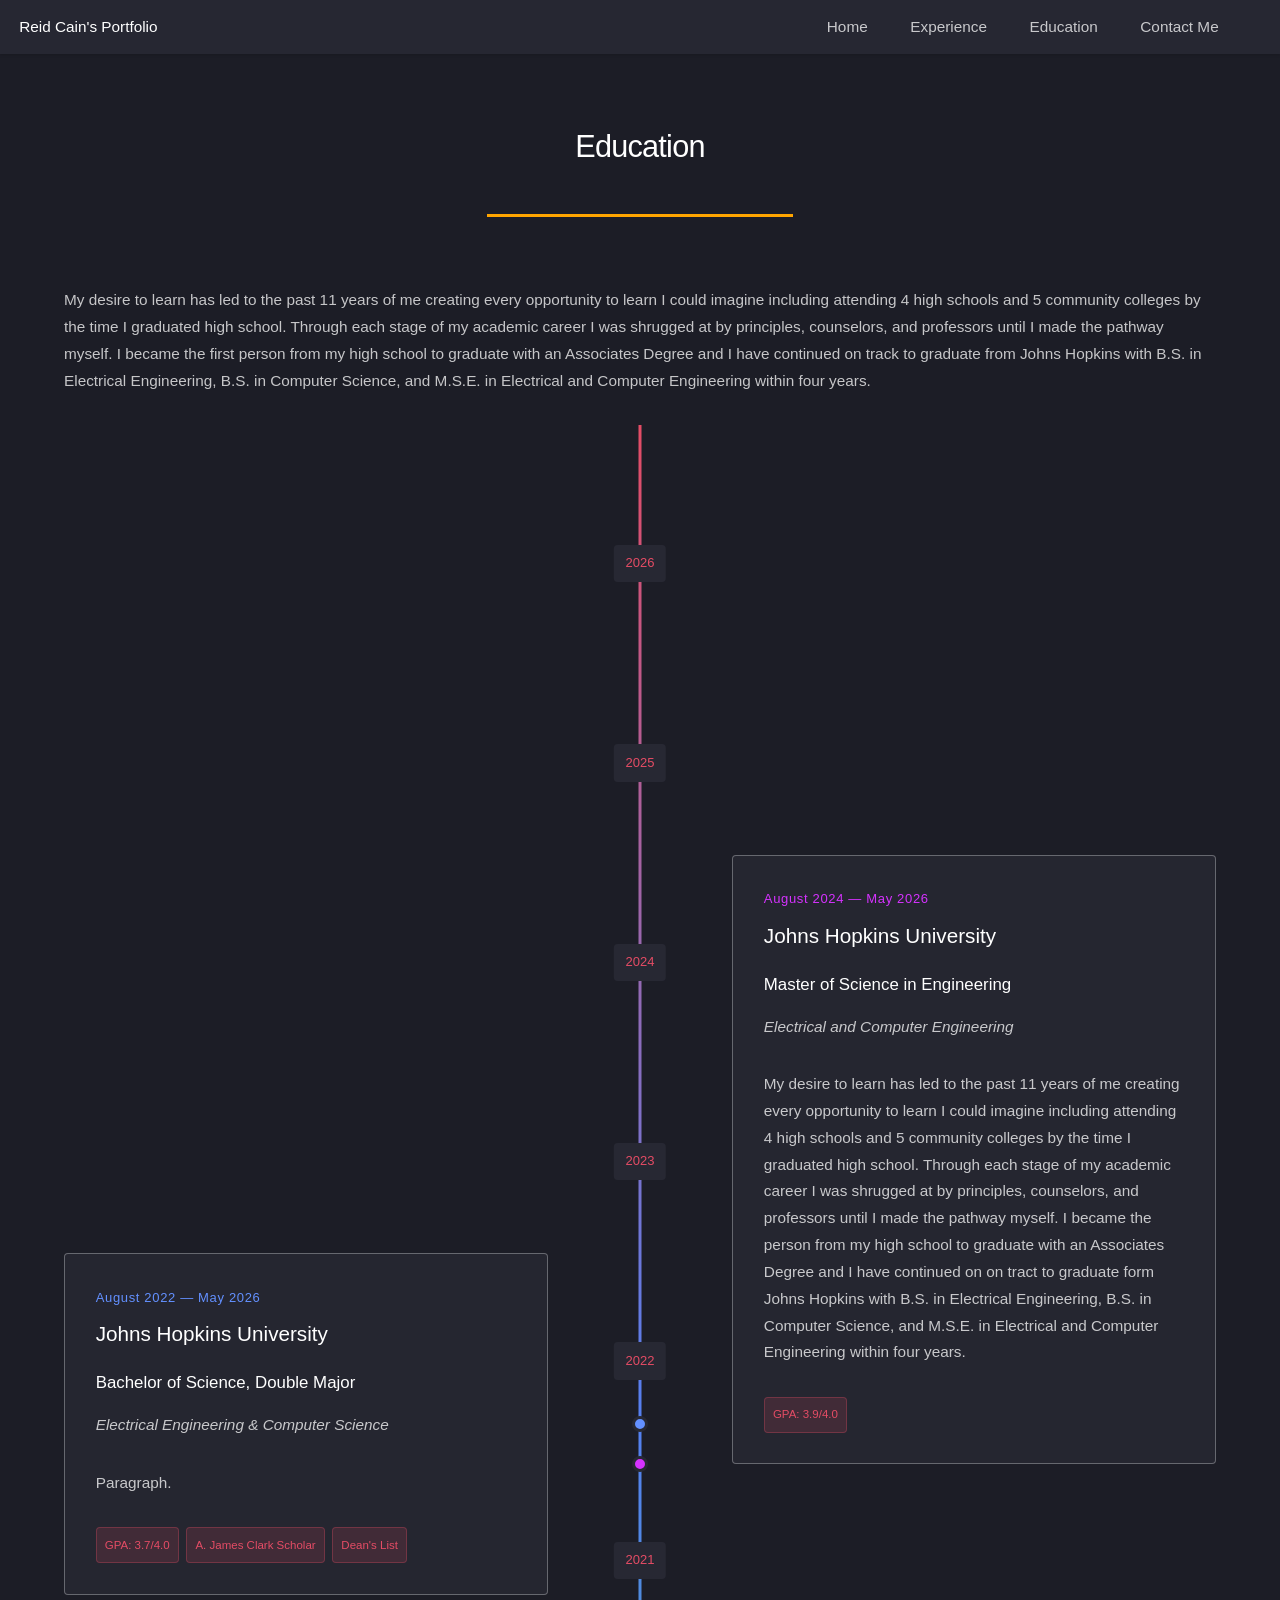
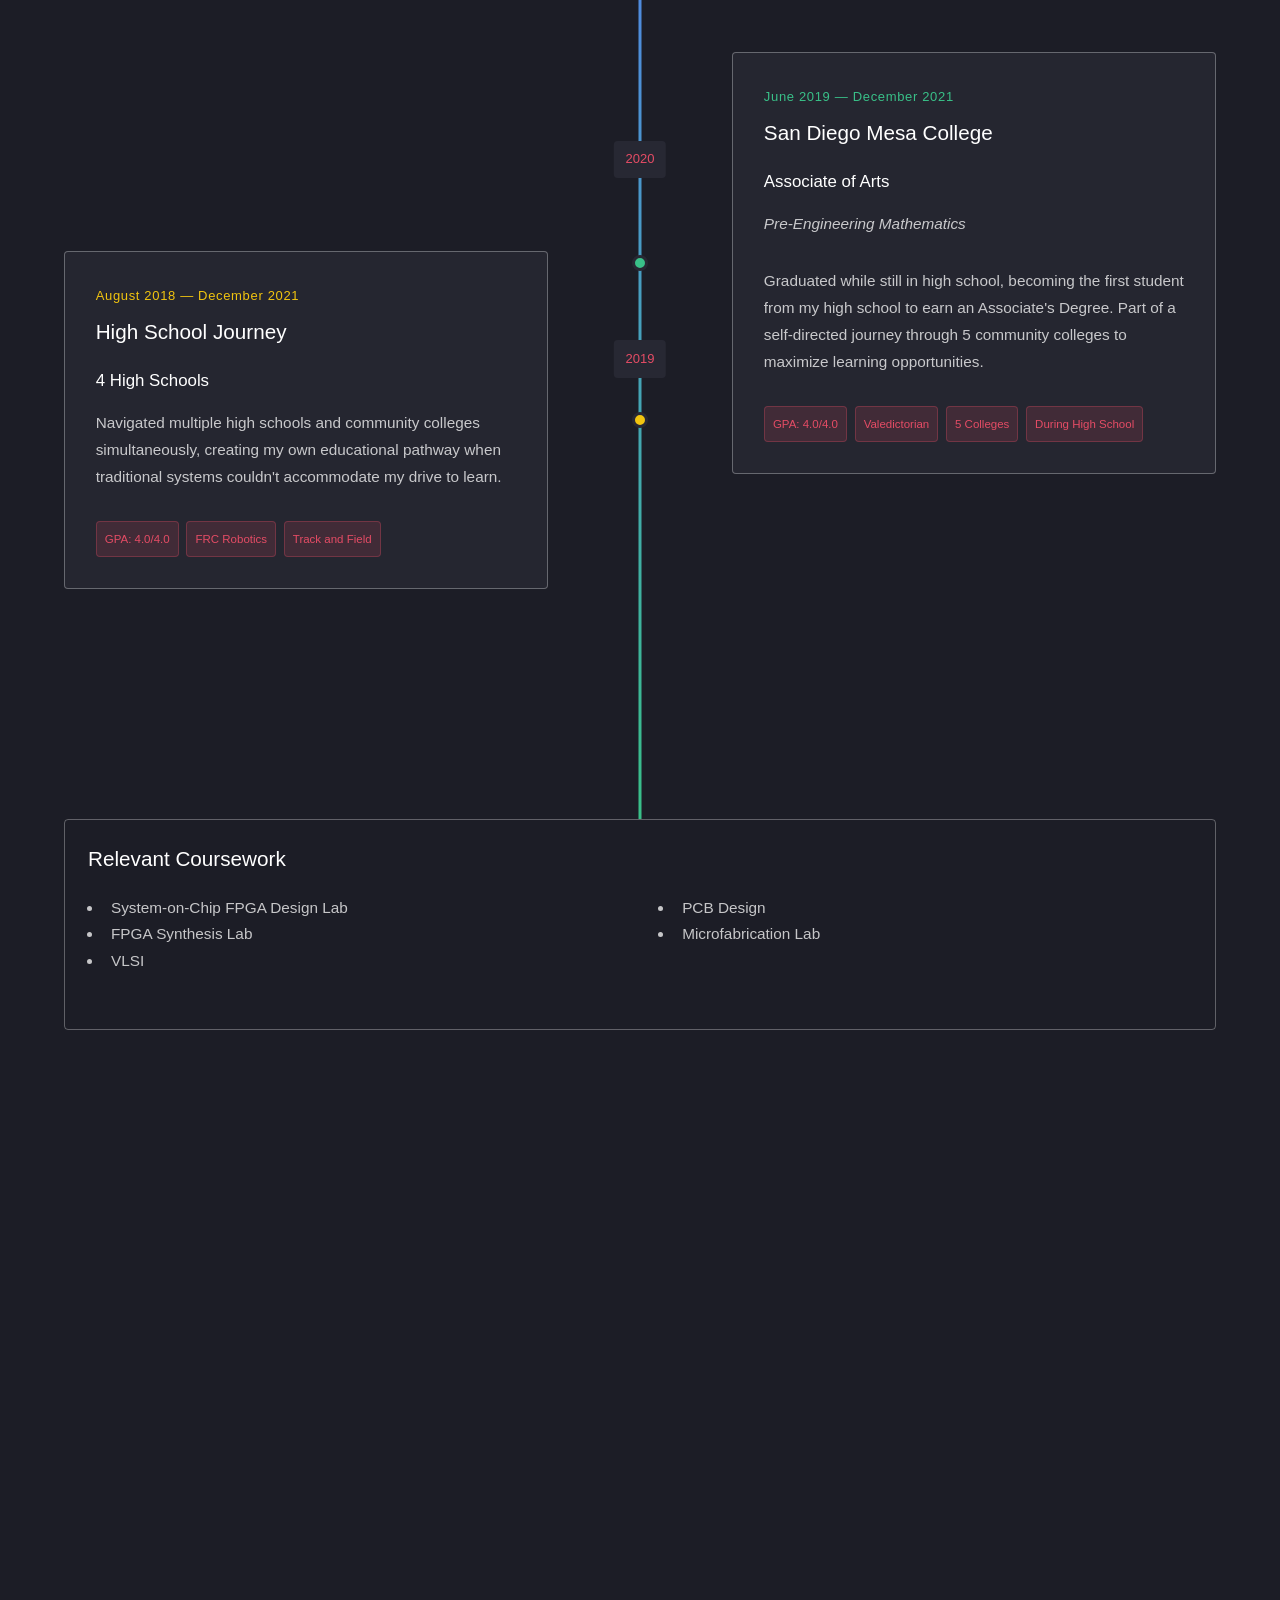
==== commit cc9273bf: "making timeline section in the education page" ====
--- a/education.html
+++ b/education.html
@@ -11,35 +11,141 @@
 		<meta name="viewport" content="width=device-width, initial-scale=1, user-scalable=no" />
 		<link rel="stylesheet" href="assets/css/main.css" />
 		<noscript><link rel="stylesheet" href="assets/css/noscript.css" /></noscript>
+		<style>
+			.timeline-wrapper {
+				position: relative;
+				padding: 4em 0;
+				min-height: 130em;
+			}
+
+			.timeline-line {
+				position: absolute;
+				left: 50%;
+				top: 0;
+				bottom: 0;
+				width: 3px;
+				background: linear-gradient(
+					180deg,
+					#e44c65 0%,
+					#5480f1 50%,
+					#39c088 100%
+				);
+				transform: translateX(-50%);
+			}
+
+			.timeline-item {
+				position: absolute;
+				left: 0;
+				width: 100%;
+				display: flex;
+				justify-content: space-between;
+			}
+
+			.timeline-item:nth-child(even) {
+				flex-direction: row-reverse;
+			}
+
+			.timeline-dot {
+				position: absolute;
+				left: 50%;
+				top: 0;
+				width: 16px;
+				height: 16px;
+				background: #e44c65;
+				border: 3px solid #272833;
+				border-radius: 50%;
+				transform: translate(-50%, -50%);
+				z-index: 10;
+			}
+
+			.timeline-content {
+				width: 42%;
+				padding: 2em;
+				margin-top: 0;
+				background: rgba(39, 40, 51, 0.85);
+				border-radius: 4px;
+				border: solid 1px rgba(255, 255, 255, 0.3);
+			}
+
+			.timeline-period {
+				font-size: 0.85em;
+				font-weight: 300;
+				margin-bottom: 0.5em;
+				letter-spacing: 0.05em;
+				color: inherit;
+			}
+
+			.timeline-badges {
+				display: flex;
+				flex-wrap: wrap;
+				gap: 0.5em;
+				margin-top: 1em;
+			}
+
+			.timeline-badges span {
+				font-size: 0.75em;
+				padding: 0.3em 0.7em;
+				background: rgba(228, 76, 101, 0.15);
+				color: #e44c65;
+				border-radius: 4px;
+				border: solid 1px rgba(228, 76, 101, 0.3);
+			}
+
+			@media screen and (max-width: 980px) {
+				.timeline-line {
+					left: 2em;
+				}
+
+				.timeline-dot {
+					left: 2em;
+				}
+
+				.timeline-item {
+					flex-direction: column !important;
+					padding-left: 4em;
+				}
+
+				.timeline-content {
+					width: 100%;
+				}
+			}
+
+			.timeline-year {
+				position: absolute;
+				left: 50%;
+				transform: translateX(-50%);
+				background: #272833;
+				padding: 0.4em 0.9em;
+				border-radius: 4px;
+				font-size: 0.85em;
+				font-weight: 300;
+				color: #e44c65;
+				z-index: 5;
+			}
+
+			.timeline-year.y2026 { top: 2em; }
+			.timeline-year.y2025 { top: 10em; }
+			.timeline-year.y2024 { top: 18em; }
+			.timeline-year.y2023 { top: 26em; }
+			.timeline-year.y2022 { top: 34em; }
+			.timeline-year.y2021 { top: 42em; }
+			.timeline-year.y2020 { top: 50em; }
+			.timeline-year.y2019 { top: 58em; }
+
+		</style>
 	</head>
 	<body class="is-preload">
 		<div id="page-wrapper">
 
 			<!-- Header -->
 				<header id="header">
-					<h1 id="logo"><a href="index.html">Landed</a></h1>
+					<h1 id="logo"><a href="index.html" class="scrolly-link scrolly">Reid Cain's Portfolio</a></h1>
 					<nav id="nav">
 						<ul>
-							<li><a href="index.html">Home</a></li>
-							<li>
-								<a href="#">Layouts</a>
-								<ul>
-									<li><a href="left-sidebar.html">Left Sidebar</a></li>
-									<li><a href="right-sidebar.html">Right Sidebar</a></li>
-									<li><a href="no-sidebar.html">No Sidebar</a></li>
-									<li>
-										<a href="#">Submenu</a>
-										<ul>
-											<li><a href="#">Option 1</a></li>
-											<li><a href="#">Option 2</a></li>
-											<li><a href="#">Option 3</a></li>
-											<li><a href="#">Option 4</a></li>
-										</ul>
-									</li>
-								</ul>
-							</li>
-							<li><a href="elements.html">Elements</a></li>
-							<li><a href="#" class="button primary">Sign Up</a></li>
+							<li><a href="index.html" class="scrolly-link scrolly">Home</a></li>
+							<li><a href="experience.html" class="scrolly-link scrolly">Experience</a></li>
+							<li><a href="education.html" class="scrolly-link scrolly">Education</a></li>
+							<li><a href="#Contact" class="scrolly-link scrolly">Contact Me</a></li>
 						</ul>
 					</nav>
 				</header>
@@ -48,78 +154,143 @@
 				<div id="main" class="wrapper style1">
 					<div class="container">
 						<header class="major">
-							<h2>Left Sidebar</h2>
-							<p>Ipsum dolor feugiat aliquam tempus sed magna lorem consequat accumsan</p>
+							<h2>Education</h2>
 						</header>
-						<div class="row gtr-150">
-							<div class="col-4 col-12-medium">
-
-								<!-- Sidebar -->
-									<section id="sidebar">
-										<section>
-											<h3>Magna Feugiat</h3>
-											<p>Sed tristique purus vitae volutpat commodo suscipit amet sed nibh. Proin a ullamcorper sed blandit. Sed tristique purus vitae volutpat commodo suscipit ullamcorper commodo suscipit amet sed nibh. Proin a ullamcorper sed blandit..</p>
-											<footer>
-												<ul class="actions">
-													<li><a href="#" class="button">Learn More</a></li>
-												</ul>
-											</footer>
-										</section>
-										<hr />
-										<section>
-											<a href="#" class="image fit"><img src="images/jhu.jpg" alt="" /></a>
-											<h3>Amet Lorem Tempus</h3>
-											<p>Sed tristique purus vitae volutpat commodo suscipit amet sed nibh. Proin a ullamcorper sed blandit. Sed tristique purus vitae volutpat commodo suscipit ullamcorper sed blandit lorem ipsum dolore.</p>
-											<footer>
-												<ul class="actions">
-													<li><a href="#" class="button">Learn More</a></li>
-												</ul>
-											</footer>
-										</section>
-									</section>
-
-							</div>
-							<div class="col-8 col-12-medium imp-medium">
-
-								<!-- Content -->
-									<section id="content">
-										<a href="#" class="image fit"><img src="images/jhu.jpg" alt="" /></a>
-										<h3>Dolore Amet Consequat</h3>
-										<p>Aliquam massa urna, imperdiet sit amet mi non, bibendum euismod est. Curabitur mi justo, tincidunt vel eros ullamcorper, porta cursus justo. Cras vel neque eros. Vestibulum diam quam, mollis at magna consectetur non, malesuada quis augue. Morbi tincidunt pretium interdum est. Curabitur mi justo, tincidunt vel eros ullamcorper, porta cursus justo. Cras vel neque eros. Vestibulum diam.</p>
-										<p>Vestibulum diam quam, mollis at consectetur non, malesuada quis augue. Morbi tincidunt pretium interdum. Morbi mattis elementum orci, nec dictum porta cursus justo. Quisque ultricies lorem in ligula condimentum, et egestas turpis sagittis. Cras ac nunc urna. Nullam eget lobortis purus. Phasellus vitae tortor non est placerat tristique.</p>
-										<h3>Sed Magna Ornare</h3>
-										<p>In vestibulum massa quis arcu lobortis tempus. Nam pretium arcu in odio vulputate luctus. Suspendisse euismod lorem eget lacinia fringilla. Sed sed felis justo. Nunc sodales elit in laoreet aliquam. Nam gravida, nisl sit amet iaculis porttitor, risus nisi rutrum metus.</p>
-										<ul>
-											<li>Faucibus orci lobortis ac adipiscing integer.</li>
-											<li>Col accumsan arcu mi aliquet placerat.</li>
-											<li>Lobortis vestibulum ut magna tempor massa nascetur.</li>
-											<li>Blandit massa non blandit tempor interdum.</li>
-											<li>Lacinia mattis arcu nascetur lobortis.</li>
-										</ul>
-									</section>
-
-							</div>
+
+						<p>
+							My desire to learn has led to the past 11 years of me creating every opportunity to learn I could imagine including attending 4 high schools and 5 community colleges by the time I graduated high school. Through each stage of my academic career I was shrugged at by principles, counselors, and professors until I made the pathway myself. I became the first person from my high school to graduate with an Associates Degree and I have continued on track to graduate from Johns Hopkins with B.S. in Electrical Engineering, B.S. in Computer Science, and M.S.E. in Electrical and Computer Engineering within four years.
+						</p>
+
+						<!-- Timeline -->
+						<div class="timeline-wrapper">
+
+							<div class="timeline-line"></div>
+
+							<!-- Year markers -->
+							<div class="timeline-year" style="top: 6%;">2026</div>
+							<div class="timeline-year" style="top: 16%;">2025</div>
+							<div class="timeline-year" style="top: 26%;">2024</div>
+							<div class="timeline-year" style="top: 36%;">2023</div>
+							<div class="timeline-year" style="top: 46%;">2022</div>
+							<div class="timeline-year" style="top: 56%;">2021</div>
+							<div class="timeline-year" style="top: 66%;">2020</div>
+							<div class="timeline-year" style="top: 76%;">2019</div>
+
+							<!-- Event -->
+							<div class="timeline-item" style="top: 28em;">
+								<div class="timeline-dot" style="background:#d532fe; top: 100%;"></div>
+								<div class="timeline-content">
+									<div class="timeline-period" style="color:#d532fe;">August 2024 — May 2026</div>
+									<h3>Johns Hopkins University</h3>
+									<h4>Master of Science in Engineering</h4>
+									<p><em>Electrical and Computer Engineering</em></p>
+									<p>My desire to learn has led to the past 11 years of me creating every opportunity to learn I could imagine including attending 4 high schools and 5 community colleges by the time I graduated high school. Through each stage of my academic career I was shrugged at by principles, counselors, and professors until I made the pathway myself. I became the person from my high school to graduate with an Associates Degree and I have continued on on tract to graduate form Johns Hopkins with B.S. in Electrical Engineering, B.S. in Computer Science, and M.S.E. in Electrical and Computer Engineering within four years.</p>
+									<div class="timeline-badges">
+										<span>GPA: 3.9/4.0</span>
+									</div>
+								</div>
+							</div>
+
+							<div class="timeline-item" style="top: 54em;">
+								<div class="timeline-dot" style="background:#6390ff; top: 50%;"></div>
+								<div class="timeline-content">
+									<div class="timeline-period" style="color:#6390ff;">August 2022 — May 2026</div>
+									<h3>Johns Hopkins University</h3>
+									<h4>Bachelor of Science, Double Major</h4>
+									<p><em>Electrical Engineering & Computer Science</em></p>
+									<p>Paragraph.</p>
+									<div class="timeline-badges">
+										<span>GPA: 3.7/4.0</span>
+										<span>A. James Clark Scholar</span>
+										<span>Dean's List</span>
+									</div>
+								</div>
+							</div>
+
+							<div class="timeline-item" style="top: 80em;">
+								<div class="timeline-dot" style="background:#39c088; top: 50%;"></div>
+								<div class="timeline-content">
+									<div class="timeline-period" style="color:#39c088;">June 2019 — December 2021</div>
+									<h3>San Diego Mesa College</h3>
+									<h4>Associate of Arts</h4>
+									<p><em>Pre-Engineering Mathematics</em></p>
+									<p>
+										Graduated while still in high school, becoming the first student from my high school to earn an Associate's Degree. Part of a self-directed journey through 5 community colleges to maximize learning opportunities.
+									</p>
+									<div class="timeline-badges">
+										<span>GPA: 4.0/4.0</span>
+										<span>Valedictorian</span>
+										<span>5 Colleges</span>
+										<span>During High School</span>
+									</div>
+								</div>
+							</div>
+
+							<div class="timeline-item" style="top: 93em;">
+								<div class="timeline-dot" style="background:#f1c40f; top: 50%;"></div>
+								<div class="timeline-content">
+									<div class="timeline-period" style="color:#f1c40f;">August 2018 — December 2021</div>
+									<h3>High School Journey</h3>
+									<h4>4 High Schools</h4>
+									<p>
+										Navigated multiple high schools and community colleges simultaneously, creating my own educational pathway when traditional systems couldn't accommodate my drive to learn.
+									</p>
+									<div class="timeline-badges">
+										<span>GPA: 4.0/4.0</span>
+										<span>FRC Robotics</span>
+										<span>Track and Field</span>
+									</div>
+								</div>
+							</div>
+
 						</div>
+
+						<!-- Coursework -->
+						<div class="box">
+							<h3>Relevant Coursework</h3>
+							<div class="row">
+								<div class="col-6 col-12-small">
+									<ul>
+										<li>System-on-Chip FPGA Design Lab</li>
+										<li>FPGA Synthesis Lab</li>
+										<li>VLSI</li>
+									</ul>
+								</div>
+								<div class="col-6 col-12-small">
+									<ul>
+										<li>PCB Design</li>
+										<li>Microfabrication Lab</li>
+									</ul>
+								</div>
+							</div>
+						</div>
+
 					</div>
 				</div>
 
+
 			<!-- Footer -->
-				<footer id="footer">
-					<ul class="icons">
-						<li><a href="#" class="icon brands alt fa-twitter"><span class="label">Twitter</span></a></li>
-						<li><a href="#" class="icon brands alt fa-facebook-f"><span class="label">Facebook</span></a></li>
-						<li><a href="#" class="icon brands alt fa-linkedin-in"><span class="label">LinkedIn</span></a></li>
-						<li><a href="#" class="icon brands alt fa-instagram"><span class="label">Instagram</span></a></li>
-						<li><a href="#" class="icon brands alt fa-github"><span class="label">GitHub</span></a></li>
-						<li><a href="#" class="icon solid alt fa-envelope"><span class="label">Email</span></a></li>
-					</ul>
-					<ul class="copyright">
-						<li>&copy; Untitled. All rights reserved.</li><li>Design: <a href="http://html5up.net">HTML5 UP</a></li>
-					</ul>
-				</footer>
-
+				<section id="Contact" class="wrapper style1 special fade-up">
+					<div class="container">
+						<header class="major">
+							<h2>Contact Me</h2>
+							<p>Please contact me through any of the links below</p>
+						</header>
+						<div class="box alt">
+							<div class="row gtr-uniform icon-row-tight">
+								<a href="https://linkedin.com/in/reid-cain/"><img src="images/linkedin.svg" alt="" width="80px" height="80px"/></a>
+								<a href="mailto:reidcain03@gmail.com"><img src="images/email.svg" alt="" height="80px" width="100px" /></a>
+								<a href="https://github.com/reidcain"><img src="images/github.svg" alt="" width="80px" height="80px"/></a>
+							</div>
+						</div>
+						<footer class="major">
+							<ul class="actions special">
+								<li><a href="#header" class="scrolly-link scrolly button">Top</a></li>
+							</ul>
+						</footer>
+					</div>
+				</section>
 		</div>
-
 		<!-- Scripts -->
 			<script src="assets/js/jquery.min.js"></script>
 			<script src="assets/js/jquery.scrolly.min.js"></script>
